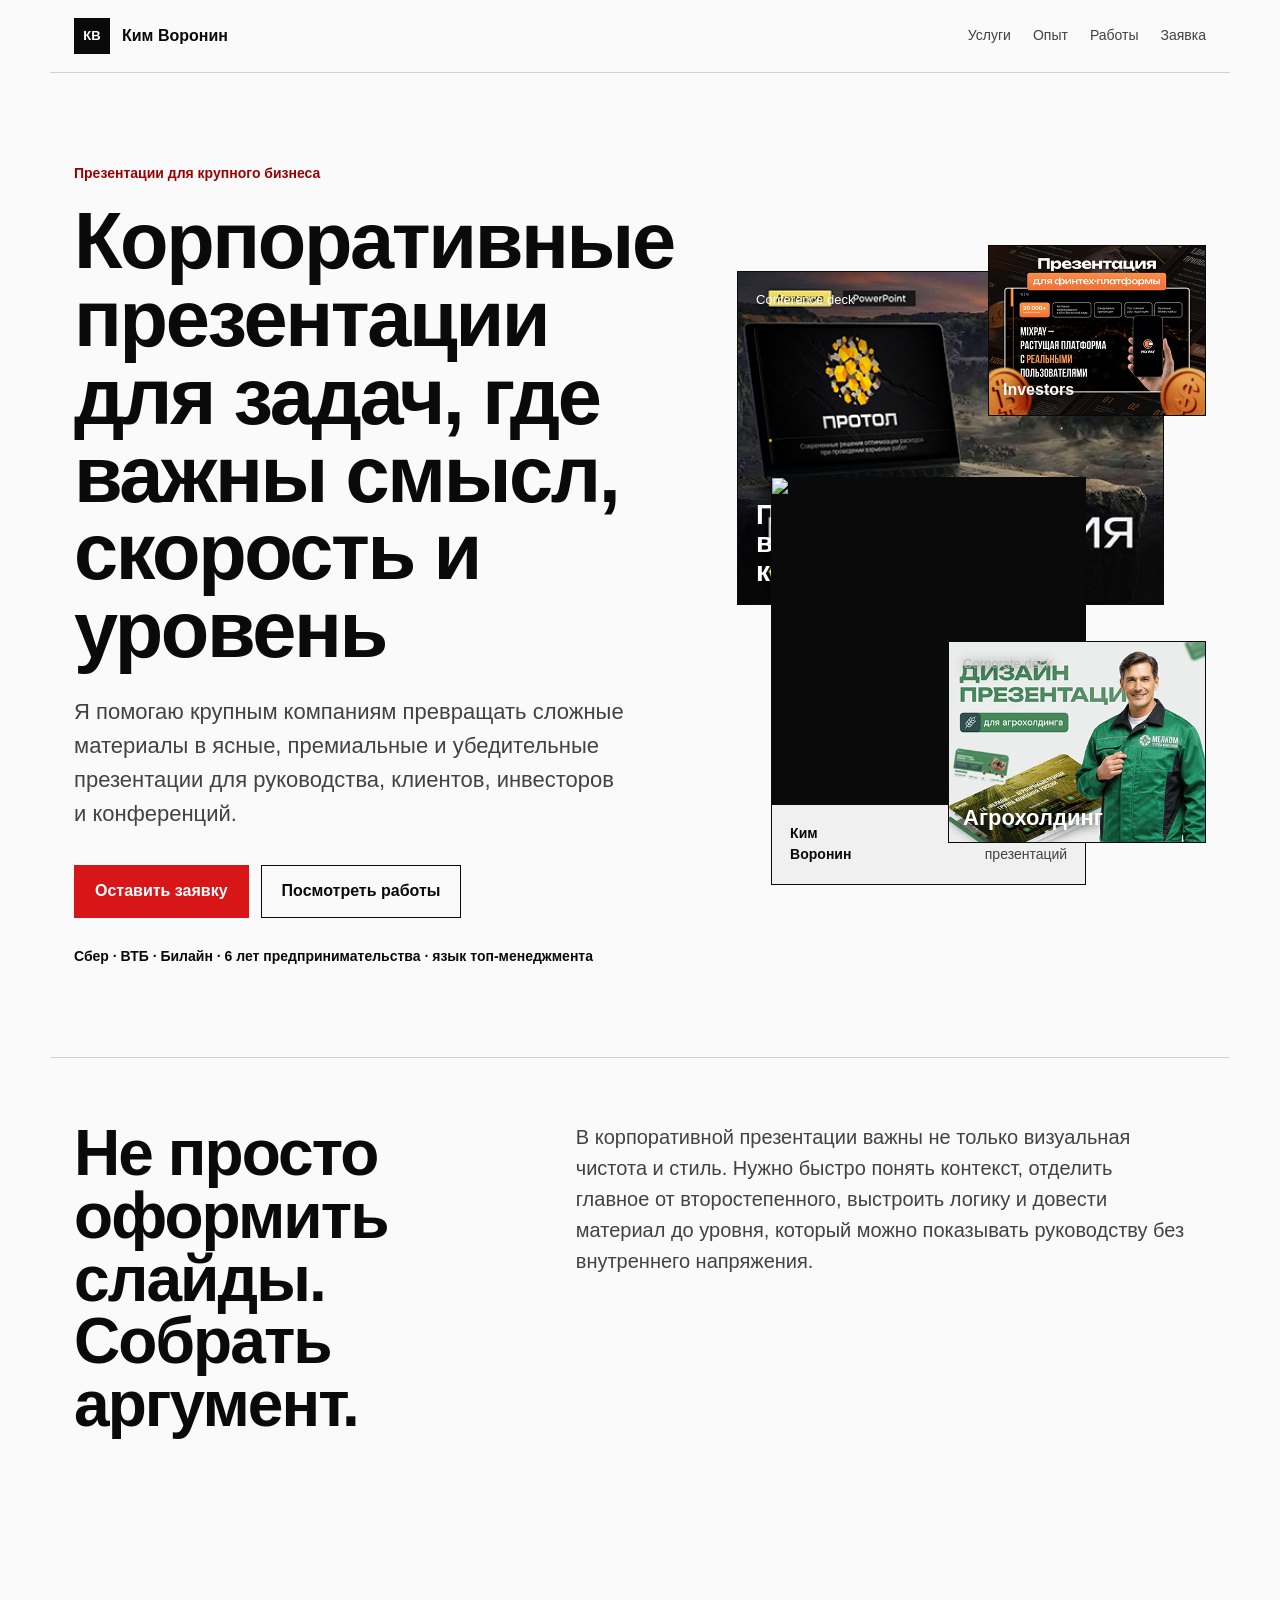
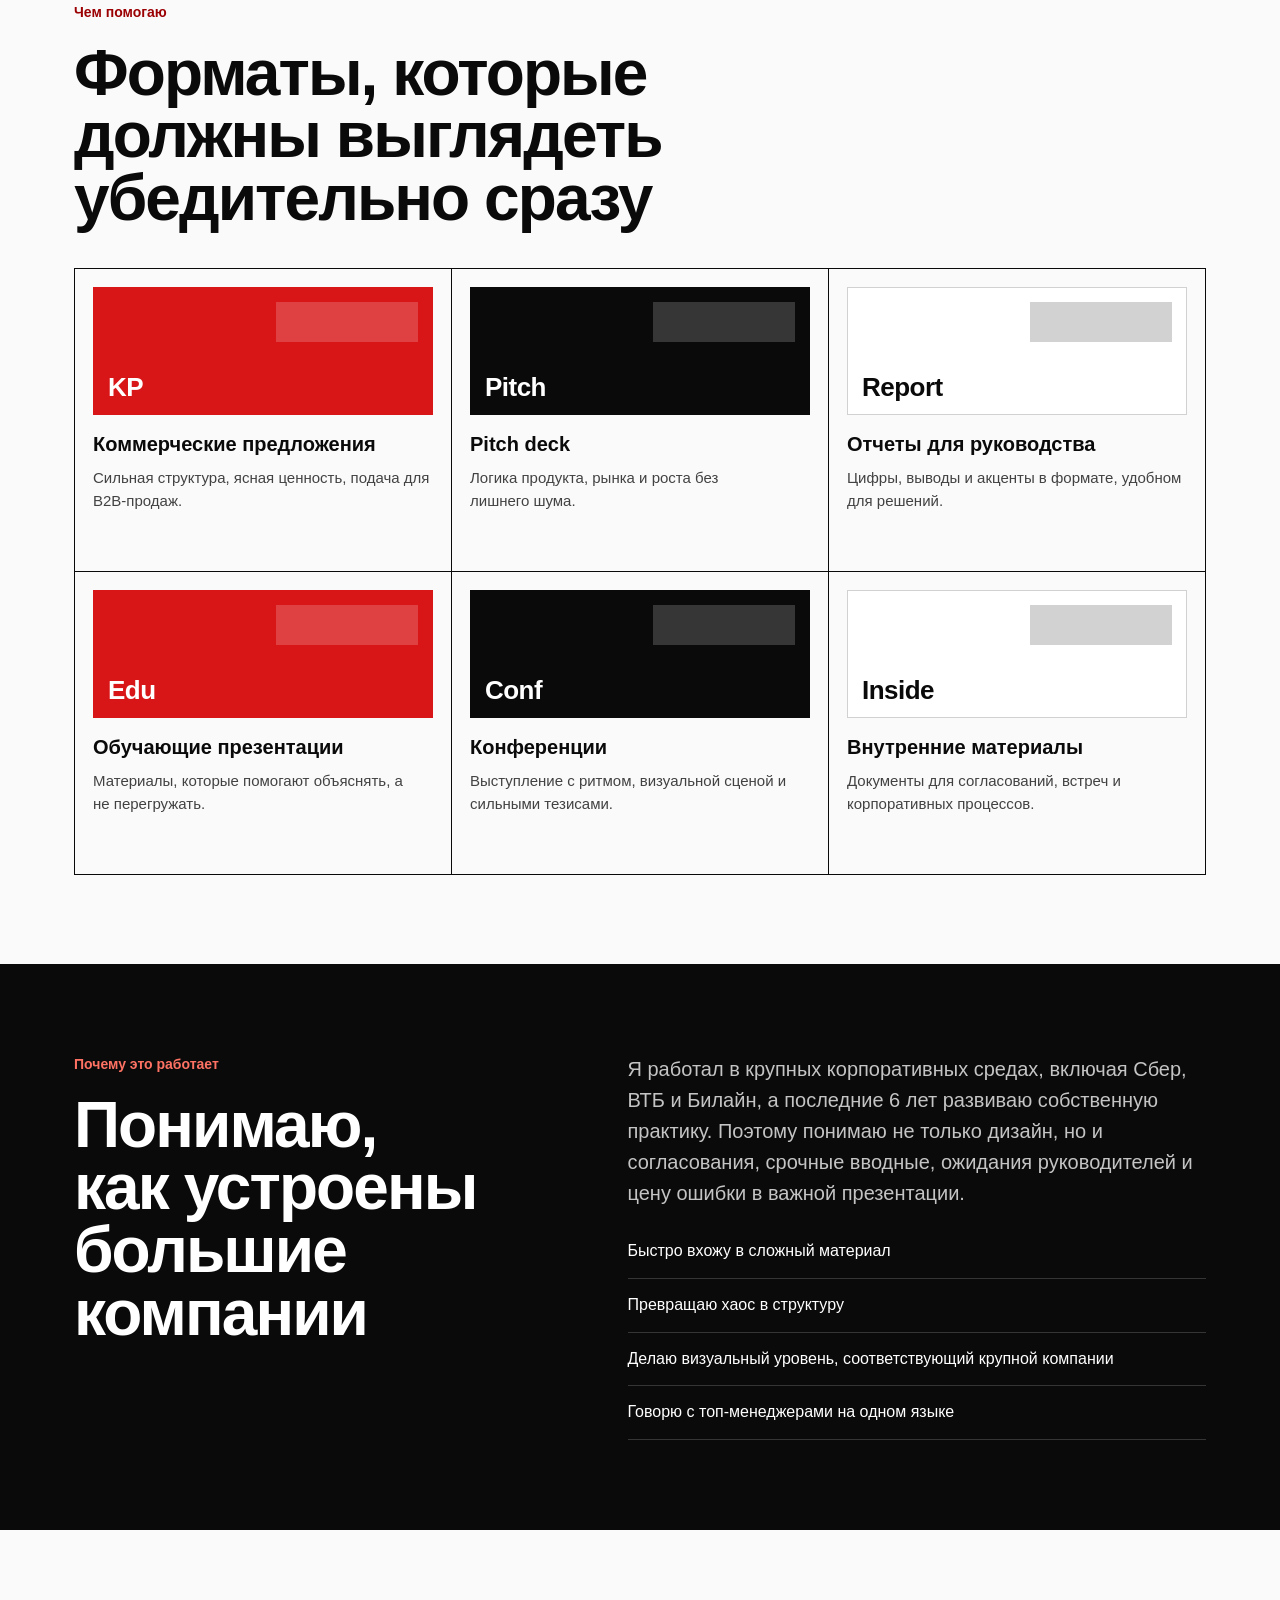
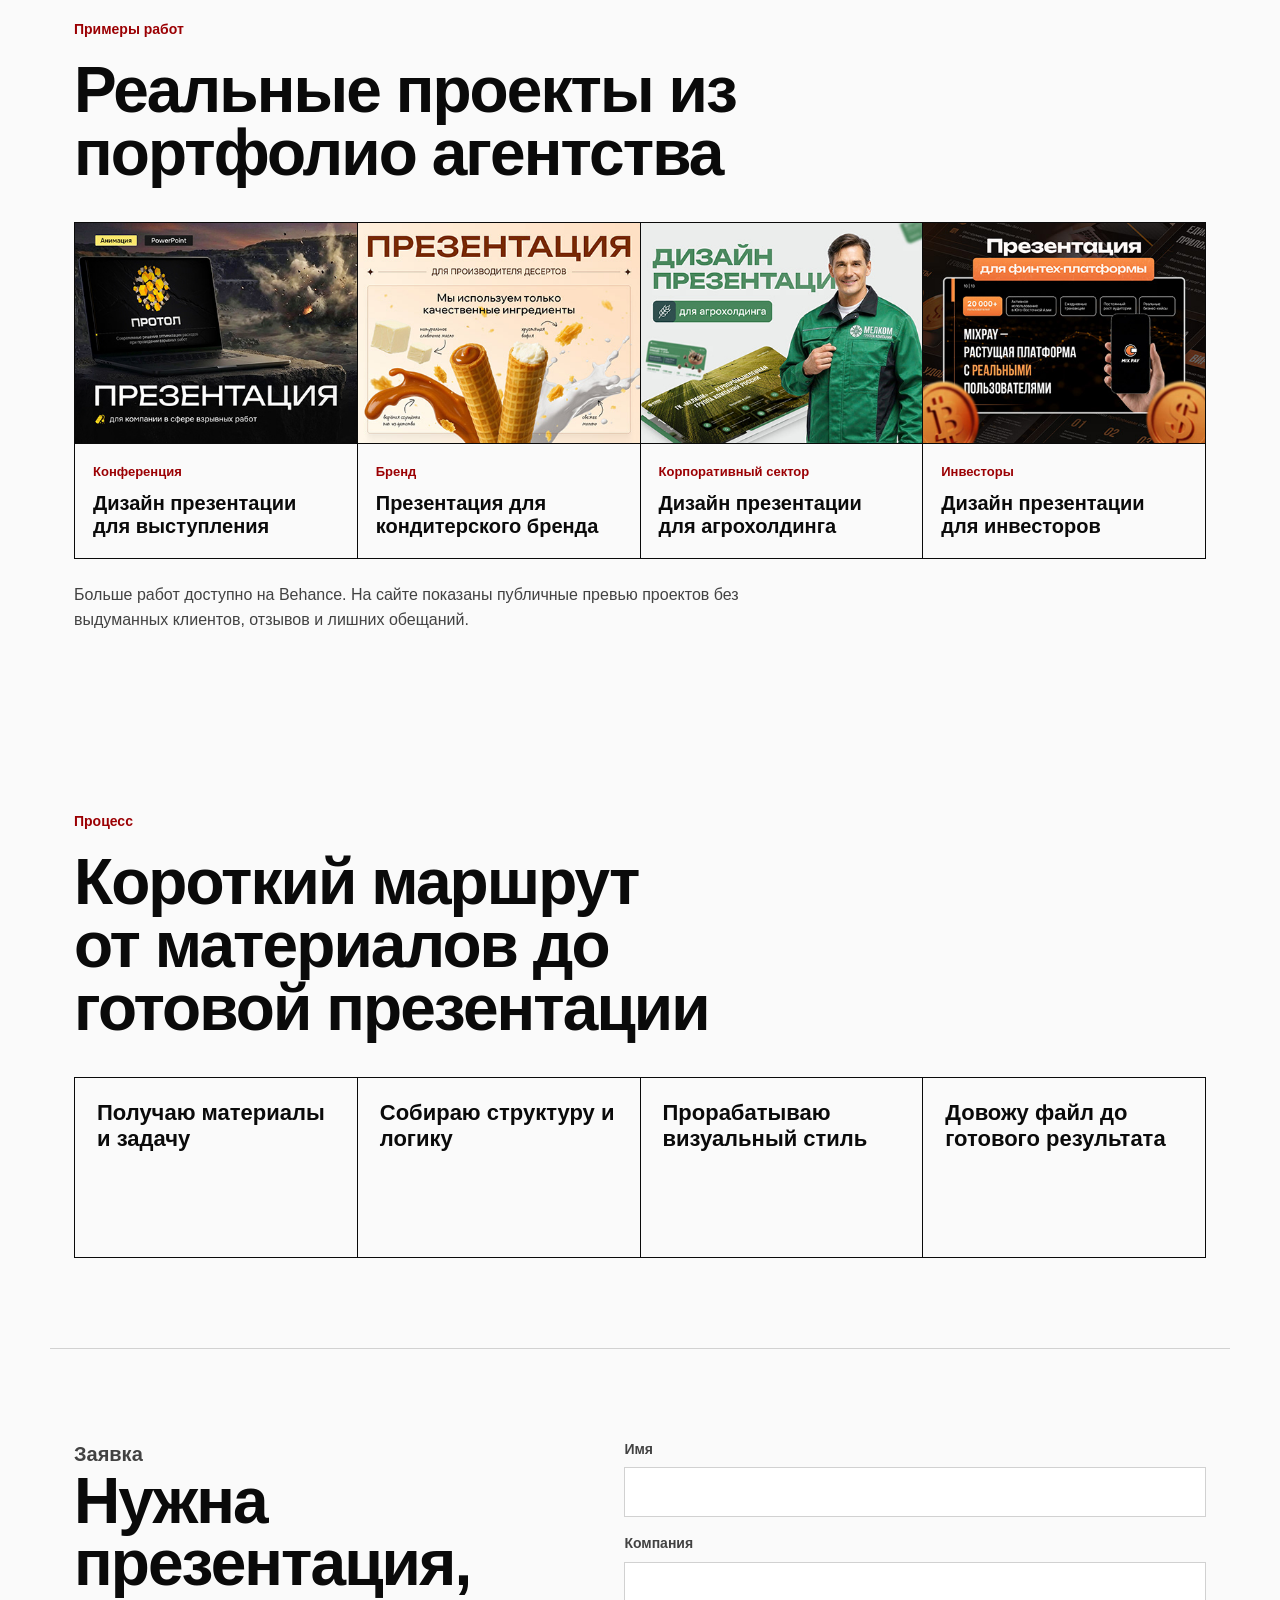
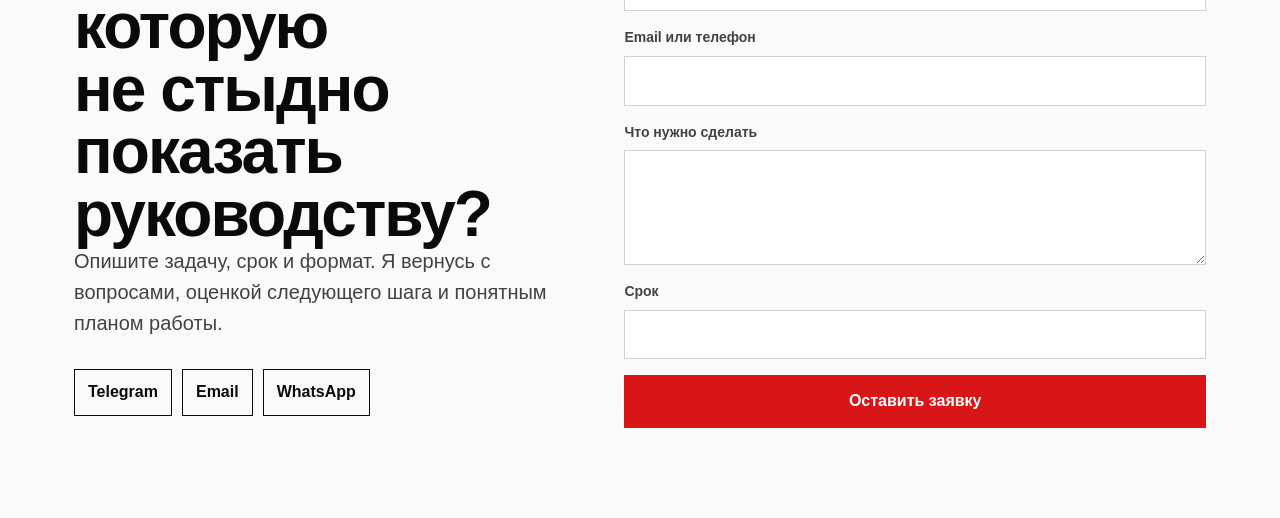
==== index.html @ 51c98e77 "Build personal presentation designer site" ====
<!doctype html>
<html lang="ru">
  <head>
    <meta charset="utf-8" />
    <meta name="viewport" content="width=device-width, initial-scale=1" />
    <meta
      name="description"
      content="Ким Воронин — дизайнер-стратег корпоративных презентаций для крупных компаний."
    />
    <title>Ким Воронин — корпоративные презентации</title>
    <link rel="stylesheet" href="styles.css" />
  </head>
  <body>
    <header class="site-header" aria-label="Главная навигация">
      <a class="brand" href="#top" aria-label="Ким Воронин">
        <span class="brand-mark">КВ</span>
        <span>Ким Воронин</span>
      </a>
      <nav class="nav-links">
        <a href="#services">Услуги</a>
        <a href="#experience">Опыт</a>
        <a href="#portfolio">Работы</a>
        <a href="#contact">Заявка</a>
      </nav>
    </header>

    <main id="top">
      <section class="hero">
        <div class="hero-copy">
          <p class="signal">Презентации для крупного бизнеса</p>
          <h1>Корпоративные презентации для задач, где важны смысл, скорость и уровень</h1>
          <p class="hero-text">
            Я помогаю крупным компаниям превращать сложные материалы в ясные,
            премиальные и убедительные презентации для руководства, клиентов,
            инвесторов и конференций.
          </p>
          <div class="hero-actions">
            <a class="button primary" href="#contact">Оставить заявку</a>
            <a class="button secondary" href="#portfolio">Посмотреть работы</a>
          </div>
          <p class="proof">Сбер · ВТБ · Билайн · 6 лет предпринимательства · язык топ-менеджмента</p>
        </div>

        <aside class="hero-showcase" aria-label="Примеры презентационных работ">
          <div class="deck-card deck-card-main work-preview">
            <img src="assets/works/conference.jpg" alt="Пример дизайна презентации для конференции" />
            <div class="deck-topline">
              <span>Conference deck</span>
              <strong>keynote</strong>
            </div>
            <div class="deck-title">Презентация для выступления на конференции</div>
          </div>
          <div class="deck-card deck-card-red work-preview">
            <img src="assets/works/investors.jpg" alt="Пример дизайна презентации для инвесторов" />
            <div class="deck-kicker">Investors</div>
          </div>
          <div class="portrait-panel" aria-label="Фото Кима Воронина">
            <div class="portrait-placeholder">
              <img src="assets/kim-voronin.jpg" alt="Ким Воронин" />
            </div>
            <div class="portrait-caption">
              <strong>Ким Воронин</strong>
              <span>дизайнер-стратег презентаций</span>
            </div>
          </div>
          <div class="deck-card deck-card-dark work-preview">
            <img src="assets/works/agro.jpg" alt="Пример дизайна презентации для агрохолдинга" />
            <span>Corporate deck</span>
            <strong>Агрохолдинг</strong>
          </div>
        </aside>
      </section>

      <section class="section intro">
        <div class="section-heading">
          <h2>Не просто оформить слайды. Собрать аргумент.</h2>
        </div>
        <p>
          В корпоративной презентации важны не только визуальная чистота и стиль.
          Нужно быстро понять контекст, отделить главное от второстепенного,
          выстроить логику и довести материал до уровня, который можно показывать
          руководству без внутреннего напряжения.
        </p>
      </section>

      <section class="section services" id="services">
        <div class="section-heading">
          <p class="signal">Чем помогаю</p>
          <h2>Форматы, которые должны выглядеть убедительно сразу</h2>
        </div>
        <div class="service-grid">
          <article>
            <div class="mini-slide mini-slide-red">
              <span></span>
              <strong>KP</strong>
            </div>
            <h3>Коммерческие предложения</h3>
            <p>Сильная структура, ясная ценность, подача для B2B-продаж.</p>
          </article>
          <article>
            <div class="mini-slide mini-slide-dark">
              <span></span>
              <strong>Pitch</strong>
            </div>
            <h3>Pitch deck</h3>
            <p>Логика продукта, рынка и роста без лишнего шума.</p>
          </article>
          <article>
            <div class="mini-slide mini-slide-light">
              <span></span>
              <strong>Report</strong>
            </div>
            <h3>Отчеты для руководства</h3>
            <p>Цифры, выводы и акценты в формате, удобном для решений.</p>
          </article>
          <article>
            <div class="mini-slide mini-slide-red">
              <span></span>
              <strong>Edu</strong>
            </div>
            <h3>Обучающие презентации</h3>
            <p>Материалы, которые помогают объяснять, а не перегружать.</p>
          </article>
          <article>
            <div class="mini-slide mini-slide-dark">
              <span></span>
              <strong>Conf</strong>
            </div>
            <h3>Конференции</h3>
            <p>Выступление с ритмом, визуальной сценой и сильными тезисами.</p>
          </article>
          <article>
            <div class="mini-slide mini-slide-light">
              <span></span>
              <strong>Inside</strong>
            </div>
            <h3>Внутренние материалы</h3>
            <p>Документы для согласований, встреч и корпоративных процессов.</p>
          </article>
        </div>
      </section>

      <section class="section split" id="experience">
        <div class="section-heading">
          <p class="signal">Почему это работает</p>
          <h2>Понимаю, как устроены большие компании</h2>
        </div>
        <div class="split-copy">
          <p>
            Я работал в крупных корпоративных средах, включая Сбер, ВТБ и Билайн,
            а последние 6 лет развиваю собственную практику. Поэтому понимаю не
            только дизайн, но и согласования, срочные вводные, ожидания руководителей
            и цену ошибки в важной презентации.
          </p>
          <ul class="check-list">
            <li>Быстро вхожу в сложный материал</li>
            <li>Превращаю хаос в структуру</li>
            <li>Делаю визуальный уровень, соответствующий крупной компании</li>
            <li>Говорю с топ-менеджерами на одном языке</li>
          </ul>
        </div>
      </section>

      <section class="section portfolio" id="portfolio">
        <div class="section-heading">
          <p class="signal">Примеры работ</p>
          <h2>Реальные проекты из портфолио агентства</h2>
        </div>
        <div class="work-rail">
          <article>
            <img src="assets/works/conference.jpg" alt="Дизайн презентации для выступления на конференции" />
            <span>Конференция</span>
            <h3>Дизайн презентации для выступления</h3>
          </article>
          <article>
            <img src="assets/works/pastry.jpg" alt="Дизайн презентации для кондитерского бренда" />
            <span>Бренд</span>
            <h3>Презентация для кондитерского бренда</h3>
          </article>
          <article>
            <img src="assets/works/agro.jpg" alt="Дизайн презентации для агрохолдинга" />
            <span>Корпоративный сектор</span>
            <h3>Дизайн презентации для агрохолдинга</h3>
          </article>
          <article>
            <img src="assets/works/investors.jpg" alt="Дизайн презентации для инвесторов" />
            <span>Инвесторы</span>
            <h3>Дизайн презентации для инвесторов</h3>
          </article>
        </div>
        <p class="portfolio-note">
          Больше работ доступно на Behance. На сайте показаны публичные превью
          проектов без выдуманных клиентов, отзывов и лишних обещаний.
        </p>
      </section>

      <section class="section process">
        <div class="section-heading">
          <p class="signal">Процесс</p>
          <h2>Короткий маршрут от материалов до готовой презентации</h2>
        </div>
        <ol class="process-list">
          <li><span>Получаю материалы и задачу</span></li>
          <li><span>Собираю структуру и логику</span></li>
          <li><span>Прорабатываю визуальный стиль</span></li>
          <li><span>Довожу файл до готового результата</span></li>
        </ol>
      </section>

      <section class="contact" id="contact">
        <div class="contact-copy">
          <p class="signal">Заявка</p>
          <h2>Нужна презентация, которую не стыдно показать руководству?</h2>
          <p>
            Опишите задачу, срок и формат. Я вернусь с вопросами, оценкой следующего
            шага и понятным планом работы.
          </p>
          <div class="contact-links">
            <a href="https://t.me/kimvoronin" target="_blank" rel="noreferrer">Telegram</a>
            <a href="mailto:hello@kimvoronin.ru">Email</a>
            <a href="https://wa.me/79990000000" target="_blank" rel="noreferrer">WhatsApp</a>
          </div>
        </div>
        <form class="request-form">
          <label>
            Имя
            <input type="text" name="name" autocomplete="name" />
          </label>
          <label>
            Компания
            <input type="text" name="company" autocomplete="organization" />
          </label>
          <label>
            Email или телефон
            <input type="text" name="contact" autocomplete="email" />
          </label>
          <label>
            Что нужно сделать
            <textarea name="task" rows="4"></textarea>
          </label>
          <label>
            Срок
            <input type="text" name="deadline" />
          </label>
          <button type="submit">Оставить заявку</button>
        </form>
      </section>
    </main>
  </body>
</html>
---- styles.css ----
:root {
  color-scheme: light;
  --bg: oklch(0.985 0 0);
  --ink: oklch(0.145 0 0);
  --muted: oklch(0.38 0 0);
  --line: oklch(0.86 0 0);
  --soft: oklch(0.955 0 0);
  --accent: oklch(0.56 0.22 28);
  --accent-dark: oklch(0.43 0.18 28);
  --max: 1180px;
}

* {
  box-sizing: border-box;
}

html {
  scroll-behavior: smooth;
}

body {
  margin: 0;
  background: var(--bg);
  color: var(--ink);
  font-family: Arial, Helvetica, sans-serif;
  font-size: 16px;
  line-height: 1.55;
}

a {
  color: inherit;
  text-decoration: none;
}

.site-header {
  position: sticky;
  top: 0;
  z-index: 10;
  display: flex;
  align-items: center;
  justify-content: space-between;
  gap: 24px;
  max-width: var(--max);
  margin: 0 auto;
  padding: 18px 24px;
  background: color-mix(in oklch, var(--bg) 88%, transparent);
  backdrop-filter: blur(10px);
  border-bottom: 1px solid var(--line);
}

.brand,
.nav-links {
  display: flex;
  align-items: center;
}

.brand {
  gap: 12px;
  font-weight: 700;
}

.brand-mark {
  display: inline-grid;
  place-items: center;
  width: 36px;
  height: 36px;
  color: white;
  background: var(--ink);
  font-size: 13px;
}

.nav-links {
  gap: 22px;
  color: var(--muted);
  font-size: 14px;
}

.nav-links a:hover {
  color: var(--accent-dark);
}

.hero,
.section,
.contact {
  max-width: var(--max);
  margin: 0 auto;
  padding: clamp(56px, 7vw, 106px) 24px;
}

.hero {
  display: grid;
  grid-template-columns: minmax(0, 0.92fr) minmax(420px, 0.72fr);
  gap: clamp(34px, 5vw, 78px);
  min-height: calc(100vh - 73px);
  align-items: center;
}

.signal {
  margin: 0 0 18px;
  color: var(--accent-dark);
  font-size: 14px;
  font-weight: 700;
}

h1,
h2,
h3,
p {
  text-wrap: pretty;
}

h1,
h2 {
  margin: 0;
  max-width: 850px;
  line-height: 0.98;
  letter-spacing: -0.03em;
  text-wrap: balance;
}

h1 {
  font-size: clamp(44px, 6.2vw, 86px);
}

h2 {
  font-size: clamp(34px, 5vw, 64px);
}

h3 {
  margin: 0;
  font-size: 20px;
  line-height: 1.15;
}

.hero-text {
  max-width: 690px;
  margin: 26px 0 0;
  color: var(--muted);
  font-size: clamp(18px, 2vw, 22px);
}

.hero-actions {
  display: flex;
  flex-wrap: wrap;
  gap: 12px;
  margin-top: 34px;
}

.button,
.request-form button {
  display: inline-flex;
  min-height: 48px;
  align-items: center;
  justify-content: center;
  padding: 13px 20px;
  border: 1px solid var(--ink);
  font: inherit;
  font-weight: 700;
  cursor: pointer;
}

.button.primary,
.request-form button {
  color: white;
  background: var(--accent);
  border-color: var(--accent);
}

.button.secondary {
  background: transparent;
}

.proof {
  max-width: 720px;
  margin: 28px 0 0;
  color: var(--ink);
  font-size: 14px;
  font-weight: 700;
}

.hero-showcase {
  position: relative;
  min-height: 640px;
}

.deck-card,
.portrait-panel {
  border: 1px solid var(--ink);
  background: var(--soft);
}

.deck-card {
  position: absolute;
  overflow: hidden;
}

.work-preview img {
  display: block;
  width: 100%;
  height: 100%;
  object-fit: cover;
}

.deck-card-main {
  inset: 26px 42px auto 0;
  min-height: 300px;
  background: var(--ink);
}

.deck-topline {
  position: absolute;
  inset: 18px 18px auto 18px;
  display: flex;
  justify-content: space-between;
  color: white;
  font-size: 13px;
  text-shadow: 0 1px 14px oklch(0 0 0 / 0.55);
}

.deck-title {
  position: absolute;
  left: 18px;
  right: 18px;
  bottom: 18px;
  max-width: 360px;
  font-size: 28px;
  font-weight: 800;
  line-height: 1.02;
  letter-spacing: -0.02em;
  color: white;
  text-shadow: 0 1px 18px oklch(0 0 0 / 0.65);
}

.deck-card-red {
  right: 0;
  top: 0;
  width: 218px;
  min-height: 156px;
  color: white;
  background: var(--ink);
}

.deck-kicker {
  position: absolute;
  left: 14px;
  bottom: 12px;
  font-weight: 800;
  text-shadow: 0 1px 14px oklch(0 0 0 / 0.65);
}

.deck-card-dark {
  right: 0;
  bottom: 42px;
  width: 258px;
  min-height: 132px;
  color: white;
  background: var(--ink);
}

.deck-card-dark span {
  position: absolute;
  left: 14px;
  top: 12px;
  color: oklch(0.78 0 0);
  font-size: 13px;
  text-shadow: 0 1px 12px oklch(0 0 0 / 0.65);
}

.deck-card-dark strong {
  position: absolute;
  left: 14px;
  right: 14px;
  bottom: 12px;
  font-size: 22px;
  line-height: 1.08;
  text-shadow: 0 1px 12px oklch(0 0 0 / 0.65);
}

.hero-showcase .portrait-panel {
  position: absolute;
  left: 34px;
  bottom: 0;
  width: 315px;
}

.portrait-placeholder {
  display: block;
  min-height: 326px;
  background: var(--ink);
  overflow: hidden;
}

.portrait-placeholder img {
  display: block;
  width: 100%;
  height: 326px;
  object-fit: cover;
  object-position: center 18%;
}

.portrait-caption {
  display: flex;
  justify-content: space-between;
  gap: 16px;
  padding: 18px;
  border-top: 1px solid var(--ink);
  font-size: 14px;
}

.portrait-caption span {
  color: var(--muted);
  text-align: right;
}

.intro {
  display: grid;
  grid-template-columns: minmax(280px, 0.72fr) minmax(0, 1fr);
  gap: 48px;
  border-top: 1px solid var(--line);
  padding-block: clamp(38px, 5vw, 72px);
}

.intro p,
.split-copy p,
.contact-copy p {
  margin: 0;
  max-width: 690px;
  color: var(--muted);
  font-size: 20px;
}

.section-heading {
  margin-bottom: 38px;
}

.services {
  padding-top: clamp(44px, 5vw, 76px);
}

.service-grid {
  display: grid;
  grid-template-columns: repeat(3, minmax(0, 1fr));
  gap: 1px;
  background: var(--ink);
  border: 1px solid var(--ink);
}

.service-grid article {
  min-height: 302px;
  padding: 18px;
  background: var(--bg);
}

.service-grid h3 {
  margin-top: 18px;
}

.service-grid p {
  margin: 10px 0 0;
  color: var(--muted);
  font-size: 15px;
}

.mini-slide {
  position: relative;
  display: grid;
  min-height: 128px;
  align-content: end;
  padding: 14px;
  overflow: hidden;
  border: 1px solid var(--line);
}

.mini-slide span {
  position: absolute;
  inset: 14px 14px auto auto;
  width: 42%;
  height: 40px;
  background: currentColor;
  opacity: 0.18;
}

.mini-slide strong {
  position: relative;
  font-size: 26px;
  line-height: 1;
  letter-spacing: -0.02em;
}

.mini-slide-red {
  color: white;
  background: var(--accent);
  border-color: var(--accent);
}

.mini-slide-dark {
  color: white;
  background: var(--ink);
  border-color: var(--ink);
}

.mini-slide-light {
  color: var(--ink);
  background: white;
}

.split {
  display: grid;
  grid-template-columns: minmax(280px, 0.86fr) minmax(0, 1fr);
  gap: 56px;
  background: var(--ink);
  color: white;
  max-width: none;
  padding-inline: max(24px, calc((100vw - var(--max)) / 2 + 24px));
}

.split .signal {
  color: oklch(0.74 0.19 28);
}

.split-copy p {
  color: oklch(0.82 0 0);
}

.check-list {
  display: grid;
  gap: 14px;
  margin: 30px 0 0;
  padding: 0;
  list-style: none;
}

.check-list li {
  padding-bottom: 14px;
  border-bottom: 1px solid oklch(0.33 0 0);
}

.work-rail {
  display: grid;
  grid-template-columns: repeat(auto-fit, minmax(220px, 1fr));
  gap: 1px;
  background: var(--ink);
  border: 1px solid var(--ink);
}

.work-rail article {
  min-height: 330px;
  padding: 0;
  background: var(--bg);
  display: flex;
  flex-direction: column;
}

.work-rail img {
  width: 100%;
  aspect-ratio: 1.28;
  object-fit: cover;
  border-bottom: 1px solid var(--ink);
}

.work-rail span {
  display: block;
  margin: 18px 18px 10px;
  color: var(--accent-dark);
  font-size: 13px;
  font-weight: 700;
}

.work-rail h3 {
  margin: 0 18px 20px;
}

.portfolio-note {
  max-width: 760px;
  margin: 24px 0 0;
  color: var(--muted);
}

.process-list {
  display: grid;
  grid-template-columns: repeat(auto-fit, minmax(230px, 1fr));
  gap: 0;
  margin: 0;
  padding: 0;
  list-style: none;
  border-top: 1px solid var(--ink);
  border-left: 1px solid var(--ink);
}

.process-list li {
  min-height: 180px;
  padding: 22px;
  border-right: 1px solid var(--ink);
  border-bottom: 1px solid var(--ink);
  font-size: 22px;
  font-weight: 700;
  line-height: 1.15;
}

.contact {
  display: grid;
  grid-template-columns: minmax(280px, 0.85fr) minmax(320px, 1fr);
  gap: 56px;
  border-top: 1px solid var(--line);
}

.contact-links {
  display: flex;
  flex-wrap: wrap;
  gap: 10px;
  margin-top: 30px;
}

.contact-links a {
  padding: 10px 13px;
  border: 1px solid var(--ink);
  font-weight: 700;
}

.request-form {
  display: grid;
  gap: 16px;
}

.request-form label {
  display: grid;
  gap: 7px;
  color: var(--muted);
  font-size: 14px;
  font-weight: 700;
}

.request-form input,
.request-form textarea {
  width: 100%;
  border: 1px solid var(--line);
  background: white;
  color: var(--ink);
  padding: 13px 14px;
  font: inherit;
  resize: vertical;
}

.request-form input:focus,
.request-form textarea:focus {
  outline: 2px solid var(--accent);
  outline-offset: 2px;
}

@media (max-width: 820px) {
  .site-header {
    align-items: flex-start;
    flex-direction: column;
  }

  .nav-links {
    width: 100%;
    overflow-x: auto;
    padding-bottom: 2px;
  }

  .hero,
  .intro,
  .split,
  .contact {
    grid-template-columns: 1fr;
  }

  .hero {
    min-height: auto;
  }

  .hero-showcase {
    min-height: auto;
    display: grid;
    gap: 12px;
  }

  .deck-card,
  .hero-showcase .portrait-panel {
    position: static;
    width: auto;
  }

  .deck-card-main {
    min-height: 260px;
  }

  .deck-title {
    max-width: none;
  }

  .portrait-placeholder {
    min-height: 360px;
  }

  .portrait-placeholder img {
    height: 360px;
  }

  .service-grid {
    grid-template-columns: 1fr;
  }
}

@media (prefers-reduced-motion: reduce) {
  html {
    scroll-behavior: auto;
  }
}
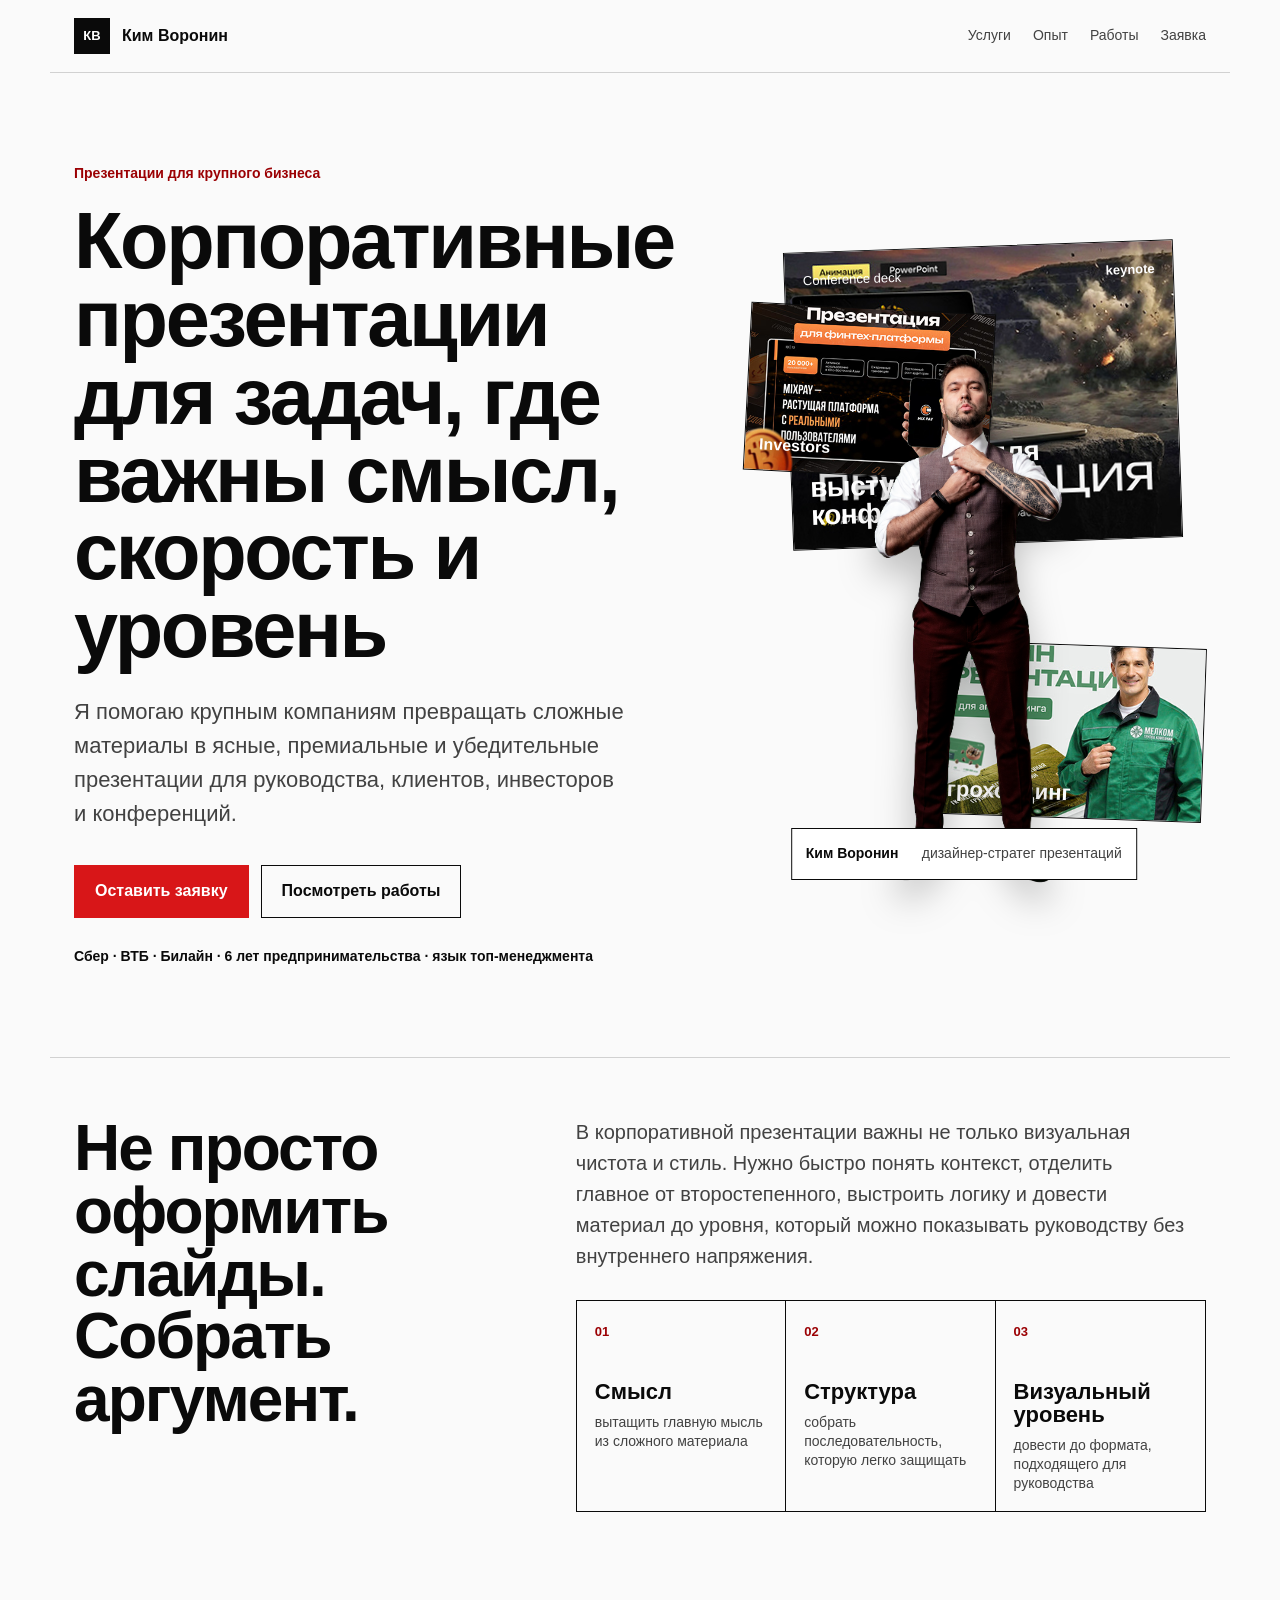
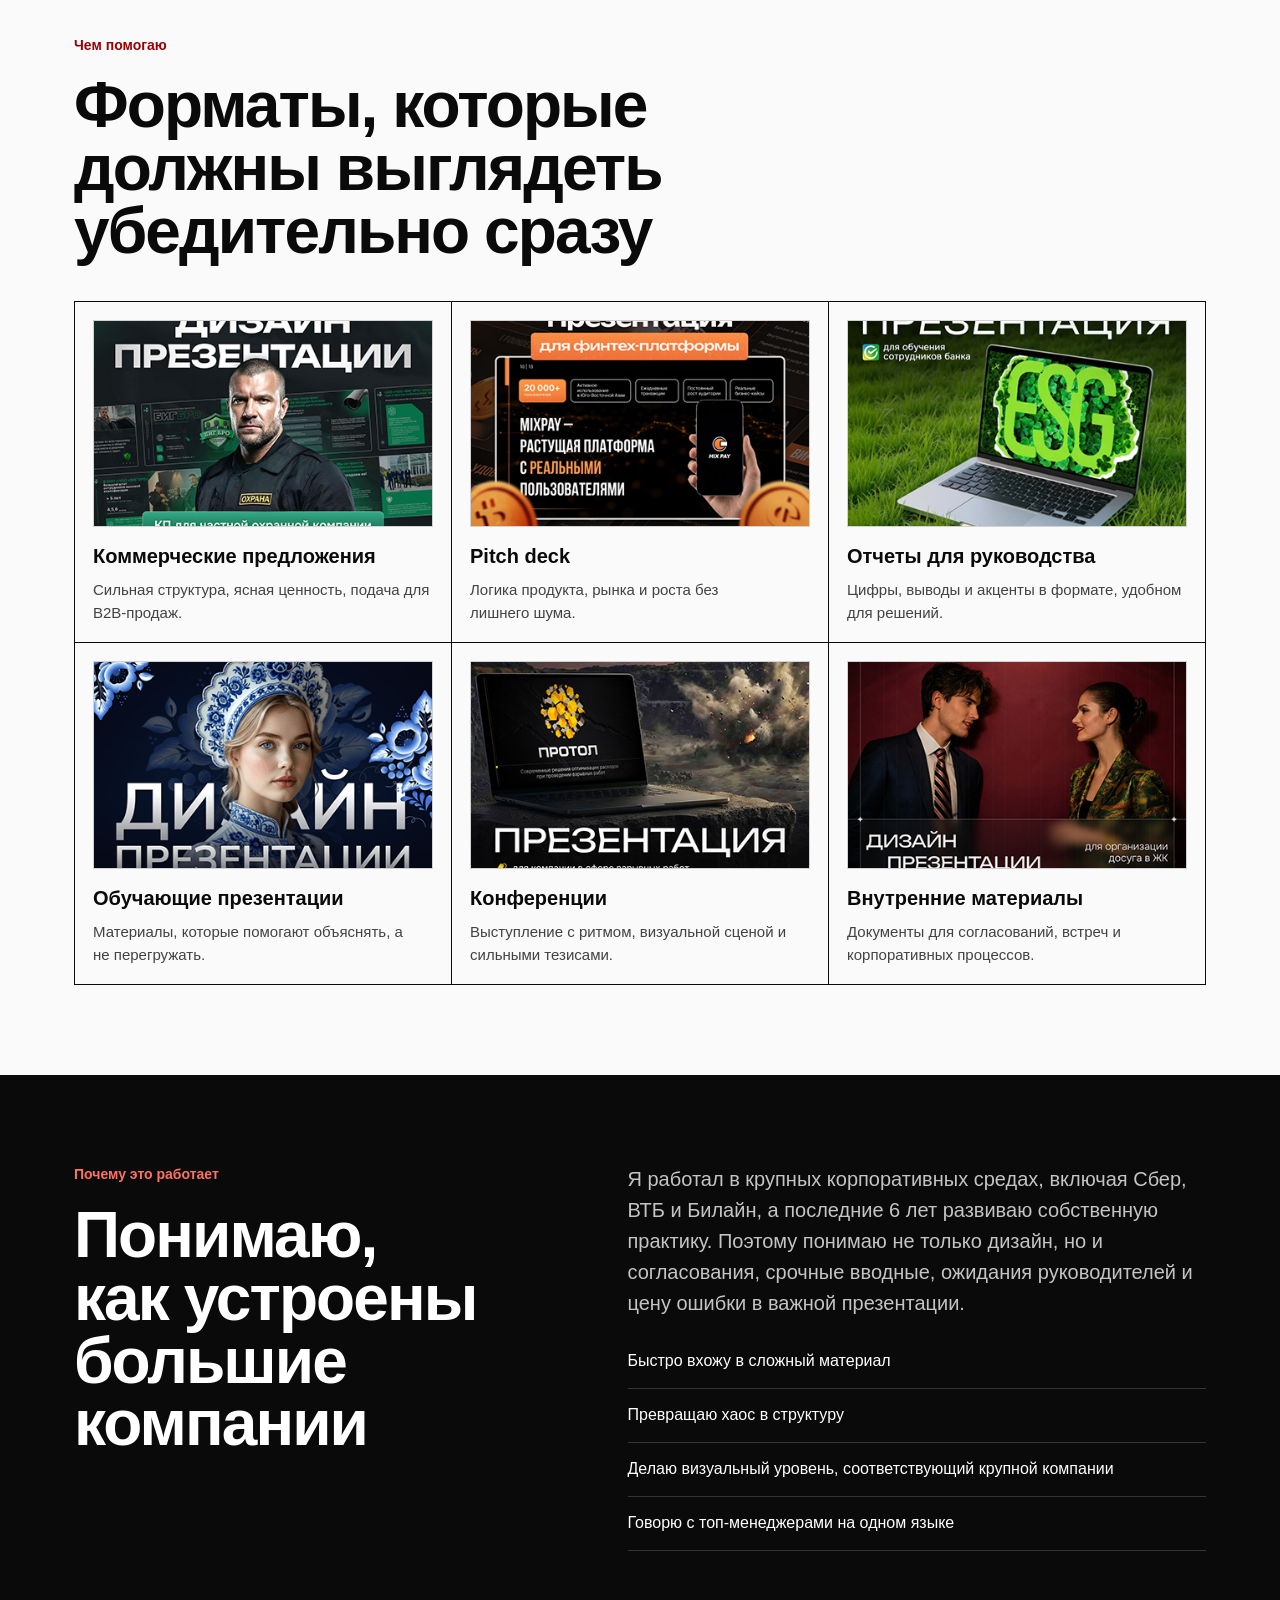
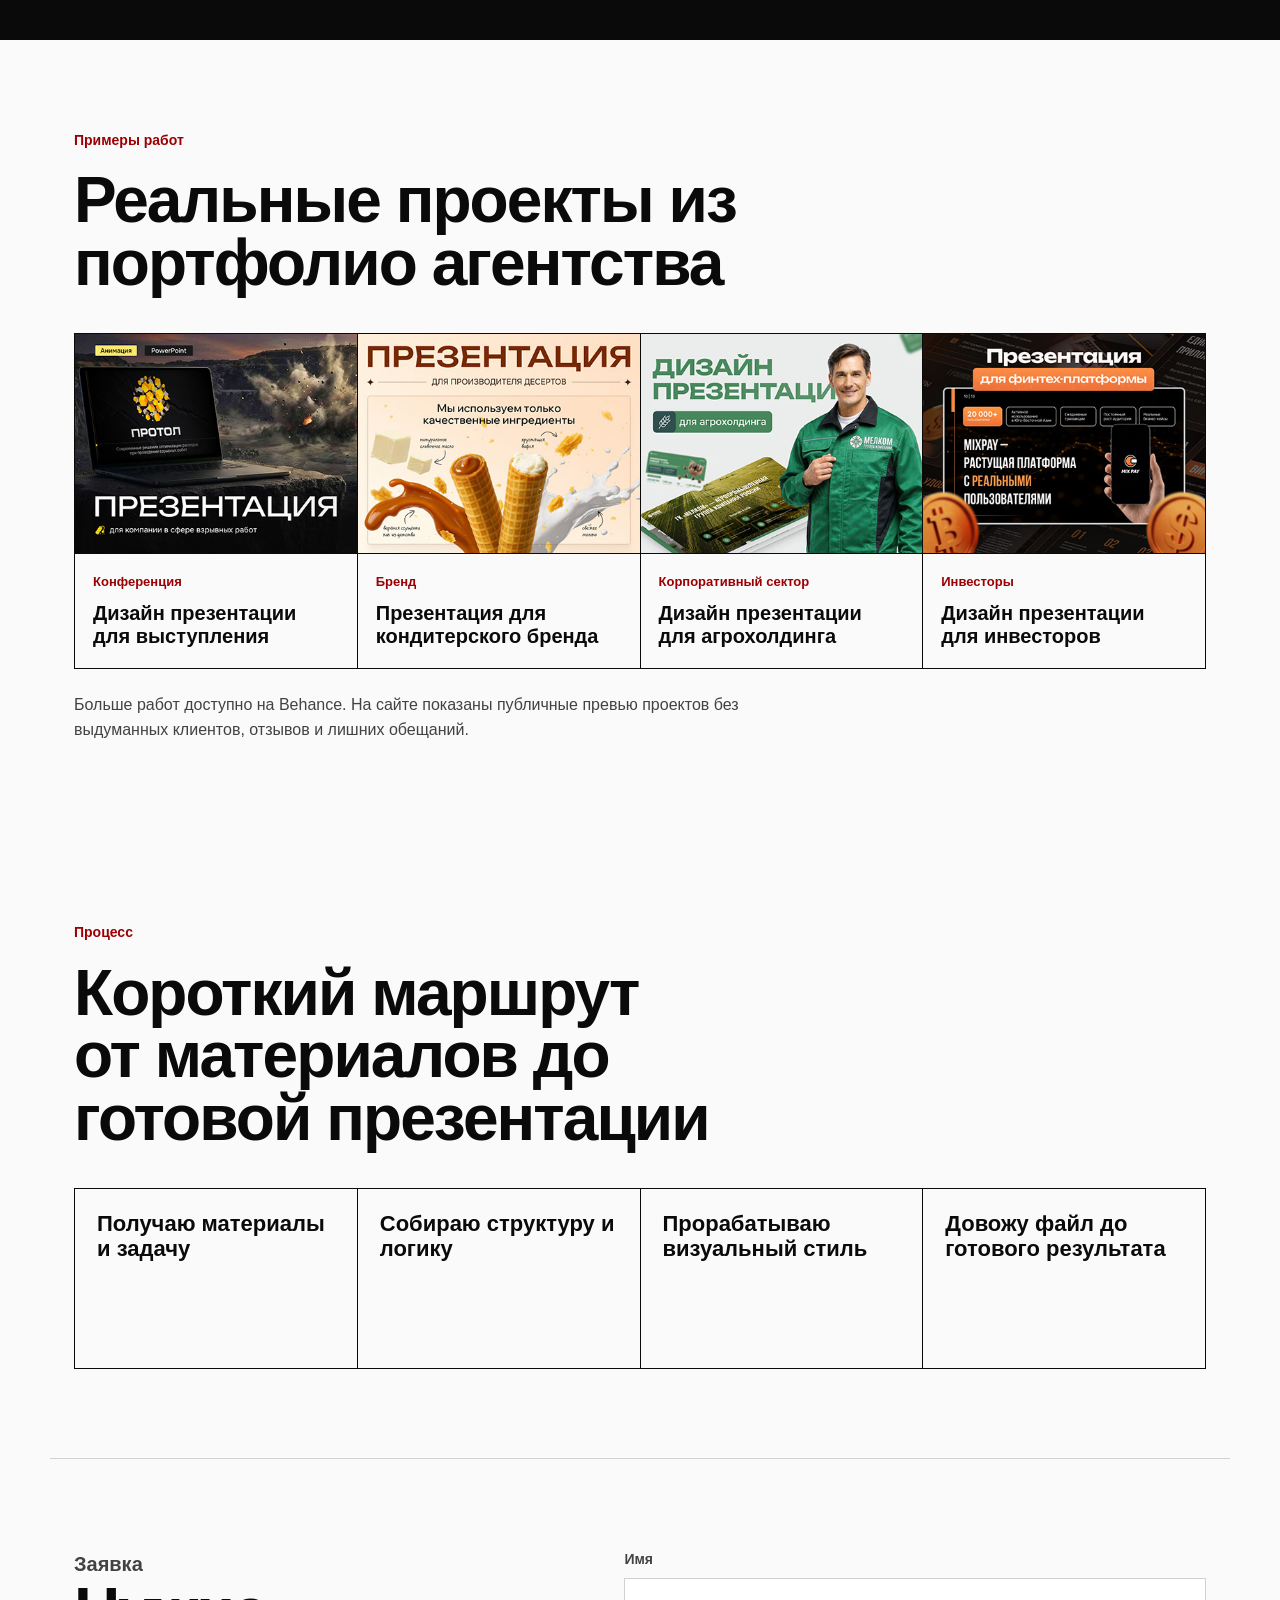
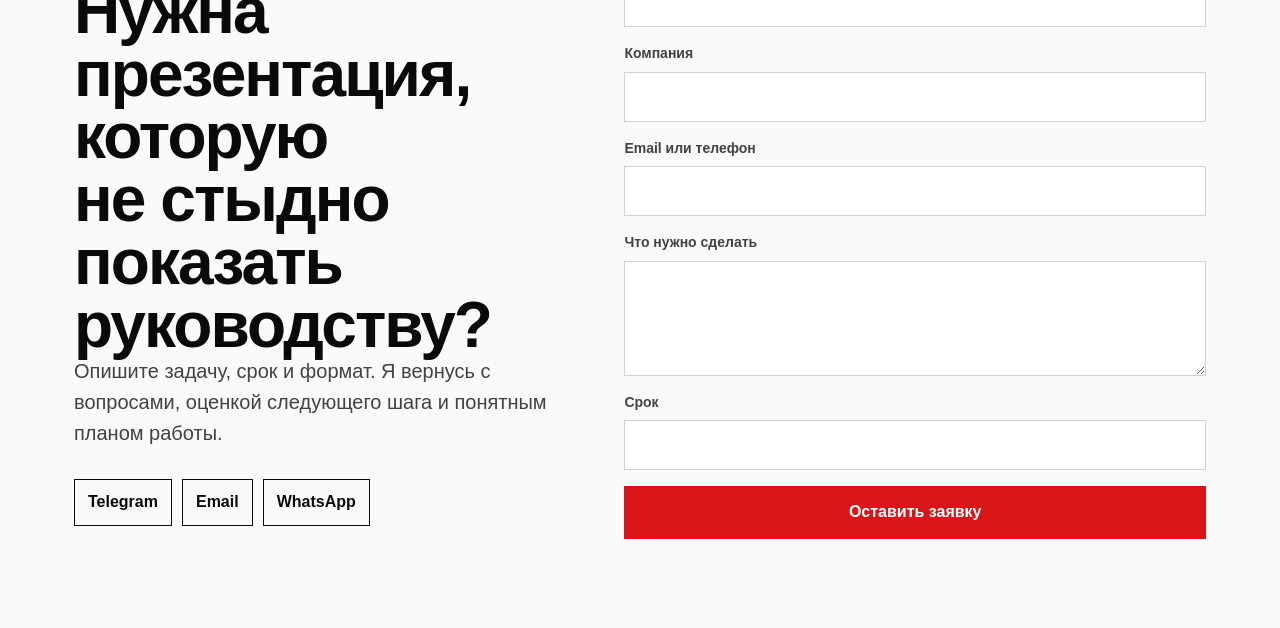
==== commit 07e2eaf8: "Refine hero and link portfolio previews" ====
--- a/index.html
+++ b/index.html
@@ -41,33 +41,49 @@
           <p class="proof">Сбер · ВТБ · Билайн · 6 лет предпринимательства · язык топ-менеджмента</p>
         </div>
 
-        <aside class="hero-showcase" aria-label="Примеры презентационных работ">
-          <div class="deck-card deck-card-main work-preview">
+        <aside class="hero-showcase hero-orbit" aria-label="Примеры презентационных работ">
+          <a
+            class="deck-card deck-card-main work-preview"
+            href="https://www.behance.net/gallery/247403557/dizajn-prezentacii-dlja-vystuplenija-na-konferencii"
+            target="_blank"
+            rel="noreferrer"
+            aria-label="Открыть проект презентации для конференции на Behance"
+          >
             <img src="assets/works/conference.jpg" alt="Пример дизайна презентации для конференции" />
             <div class="deck-topline">
               <span>Conference deck</span>
               <strong>keynote</strong>
             </div>
             <div class="deck-title">Презентация для выступления на конференции</div>
-          </div>
-          <div class="deck-card deck-card-red work-preview">
+          </a>
+          <a
+            class="deck-card deck-card-red work-preview"
+            href="https://www.behance.net/gallery/245599949/dizajn-prezentacii-dlja-investorov"
+            target="_blank"
+            rel="noreferrer"
+            aria-label="Открыть проект презентации для инвесторов на Behance"
+          >
             <img src="assets/works/investors.jpg" alt="Пример дизайна презентации для инвесторов" />
             <div class="deck-kicker">Investors</div>
-          </div>
-          <div class="portrait-panel" aria-label="Фото Кима Воронина">
-            <div class="portrait-placeholder">
-              <img src="assets/kim-voronin.jpg" alt="Ким Воронин" />
-            </div>
-            <div class="portrait-caption">
+          </a>
+          <div class="portrait-cutout" aria-label="Ким Воронин">
+            <img src="assets/kim-voronin-cutout.png" alt="Ким Воронин" />
+            <div class="portrait-tag">
               <strong>Ким Воронин</strong>
               <span>дизайнер-стратег презентаций</span>
             </div>
           </div>
-          <div class="deck-card deck-card-dark work-preview">
+          <a
+            class="deck-card deck-card-dark work-preview"
+            href="https://www.behance.net/gallery/246393627/dizajn-prezentacii-dlja-agroholdinga"
+            target="_blank"
+            rel="noreferrer"
+            aria-label="Открыть проект презентации для агрохолдинга на Behance"
+          >
             <img src="assets/works/agro.jpg" alt="Пример дизайна презентации для агрохолдинга" />
             <span>Corporate deck</span>
             <strong>Агрохолдинг</strong>
-          </div>
+          </a>
         </aside>
       </section>
 
@@ -75,12 +91,31 @@
         <div class="section-heading">
           <h2>Не просто оформить слайды. Собрать аргумент.</h2>
         </div>
-        <p>
-          В корпоративной презентации важны не только визуальная чистота и стиль.
-          Нужно быстро понять контекст, отделить главное от второстепенного,
-          выстроить логику и довести материал до уровня, который можно показывать
-          руководству без внутреннего напряжения.
-        </p>
+        <div class="intro-stack">
+          <p>
+            В корпоративной презентации важны не только визуальная чистота и стиль.
+            Нужно быстро понять контекст, отделить главное от второстепенного,
+            выстроить логику и довести материал до уровня, который можно показывать
+            руководству без внутреннего напряжения.
+          </p>
+          <div class="argument-board" aria-label="Как презентация превращается в аргумент">
+            <div>
+              <span>01</span>
+              <strong>Смысл</strong>
+              <p>вытащить главную мысль из сложного материала</p>
+            </div>
+            <div>
+              <span>02</span>
+              <strong>Структура</strong>
+              <p>собрать последовательность, которую легко защищать</p>
+            </div>
+            <div>
+              <span>03</span>
+              <strong>Визуальный уровень</strong>
+              <p>довести до формата, подходящего для руководства</p>
+            </div>
+          </div>
+        </div>
       </section>
 
       <section class="section services" id="services">
@@ -89,54 +124,36 @@
           <h2>Форматы, которые должны выглядеть убедительно сразу</h2>
         </div>
         <div class="service-grid">
-          <article>
-            <div class="mini-slide mini-slide-red">
-              <span></span>
-              <strong>KP</strong>
-            </div>
+          <a href="https://www.behance.net/gallery/244073361/dizajn-prezentacii-dlja-ohrannoj-kompanii" target="_blank" rel="noreferrer">
+            <img src="assets/works/security.jpg" alt="Презентация для охранной компании" />
             <h3>Коммерческие предложения</h3>
             <p>Сильная структура, ясная ценность, подача для B2B-продаж.</p>
-          </article>
-          <article>
-            <div class="mini-slide mini-slide-dark">
-              <span></span>
-              <strong>Pitch</strong>
-            </div>
+          </a>
+          <a href="https://www.behance.net/gallery/245599949/dizajn-prezentacii-dlja-investorov" target="_blank" rel="noreferrer">
+            <img src="assets/works/investors.jpg" alt="Презентация для инвесторов" />
             <h3>Pitch deck</h3>
             <p>Логика продукта, рынка и роста без лишнего шума.</p>
-          </article>
-          <article>
-            <div class="mini-slide mini-slide-light">
-              <span></span>
-              <strong>Report</strong>
-            </div>
+          </a>
+          <a href="https://www.behance.net/gallery/244879477/dizajn-prezentacii-ESG" target="_blank" rel="noreferrer">
+            <img src="assets/works/esg.jpg" alt="ESG презентация" />
             <h3>Отчеты для руководства</h3>
             <p>Цифры, выводы и акценты в формате, удобном для решений.</p>
-          </article>
-          <article>
-            <div class="mini-slide mini-slide-red">
-              <span></span>
-              <strong>Edu</strong>
-            </div>
+          </a>
+          <a href="https://www.behance.net/gallery/250145933/dizajn-prezentacii-dlja-treninga-po-prodazham" target="_blank" rel="noreferrer">
+            <img src="assets/works/webinar.png" alt="Презентация для обучения и вебинара" />
             <h3>Обучающие презентации</h3>
             <p>Материалы, которые помогают объяснять, а не перегружать.</p>
-          </article>
-          <article>
-            <div class="mini-slide mini-slide-dark">
-              <span></span>
-              <strong>Conf</strong>
-            </div>
+          </a>
+          <a href="https://www.behance.net/gallery/247403557/dizajn-prezentacii-dlja-vystuplenija-na-konferencii" target="_blank" rel="noreferrer">
+            <img src="assets/works/conference.jpg" alt="Презентация для конференции" />
             <h3>Конференции</h3>
             <p>Выступление с ритмом, визуальной сценой и сильными тезисами.</p>
-          </article>
-          <article>
-            <div class="mini-slide mini-slide-light">
-              <span></span>
-              <strong>Inside</strong>
-            </div>
+          </a>
+          <a href="https://www.behance.net/gallery/243192701/dizajn-prezentacii-dlja-organizacii-dosuga-v-zhk" target="_blank" rel="noreferrer">
+            <img src="assets/works/residential.jpg" alt="Внутренние корпоративные материалы" />
             <h3>Внутренние материалы</h3>
             <p>Документы для согласований, встреч и корпоративных процессов.</p>
-          </article>
+          </a>
         </div>
       </section>
 
@@ -167,26 +184,26 @@
           <h2>Реальные проекты из портфолио агентства</h2>
         </div>
         <div class="work-rail">
-          <article>
+          <a href="https://www.behance.net/gallery/247403557/dizajn-prezentacii-dlja-vystuplenija-na-konferencii" target="_blank" rel="noreferrer">
             <img src="assets/works/conference.jpg" alt="Дизайн презентации для выступления на конференции" />
             <span>Конференция</span>
             <h3>Дизайн презентации для выступления</h3>
-          </article>
-          <article>
+          </a>
+          <a href="https://www.behance.net/gallery/247347489/dizajn-prezentacii-dlja-konditerskogo-brenda" target="_blank" rel="noreferrer">
             <img src="assets/works/pastry.jpg" alt="Дизайн презентации для кондитерского бренда" />
             <span>Бренд</span>
             <h3>Презентация для кондитерского бренда</h3>
-          </article>
-          <article>
+          </a>
+          <a href="https://www.behance.net/gallery/246393627/dizajn-prezentacii-dlja-agroholdinga" target="_blank" rel="noreferrer">
             <img src="assets/works/agro.jpg" alt="Дизайн презентации для агрохолдинга" />
             <span>Корпоративный сектор</span>
             <h3>Дизайн презентации для агрохолдинга</h3>
-          </article>
-          <article>
+          </a>
+          <a href="https://www.behance.net/gallery/245599949/dizajn-prezentacii-dlja-investorov" target="_blank" rel="noreferrer">
             <img src="assets/works/investors.jpg" alt="Дизайн презентации для инвесторов" />
             <span>Инвесторы</span>
             <h3>Дизайн презентации для инвесторов</h3>
-          </article>
+          </a>
         </div>
         <p class="portfolio-note">
           Больше работ доступно на Behance. На сайте показаны публичные превью
--- a/styles.css
+++ b/styles.css
@@ -180,11 +180,10 @@
 
 .hero-showcase {
   position: relative;
-  min-height: 640px;
-}
-
-.deck-card,
-.portrait-panel {
+  min-height: 690px;
+}
+
+.deck-card {
   border: 1px solid var(--ink);
   background: var(--soft);
 }
@@ -192,6 +191,14 @@
 .deck-card {
   position: absolute;
   overflow: hidden;
+  transition:
+    transform 180ms ease-out,
+    box-shadow 180ms ease-out;
+}
+
+.deck-card:hover {
+  transform: translateY(-4px) rotate(var(--rotate, 0deg));
+  box-shadow: 0 8px 0 var(--ink);
 }
 
 .work-preview img {
@@ -202,9 +209,12 @@
 }
 
 .deck-card-main {
-  inset: 26px 42px auto 0;
-  min-height: 300px;
+  inset: 26px 28px auto auto;
+  width: 390px;
+  height: 298px;
   background: var(--ink);
+  --rotate: -2deg;
+  transform: rotate(var(--rotate));
 }
 
 .deck-topline {
@@ -232,12 +242,14 @@
 }
 
 .deck-card-red {
-  right: 0;
-  top: 0;
-  width: 218px;
-  min-height: 156px;
+  left: 10px;
+  top: 88px;
+  width: 245px;
+  height: 168px;
   color: white;
   background: var(--ink);
+  --rotate: 3deg;
+  transform: rotate(var(--rotate));
 }
 
 .deck-kicker {
@@ -249,12 +261,14 @@
 }
 
 .deck-card-dark {
-  right: 0;
-  bottom: 42px;
-  width: 258px;
-  min-height: 132px;
+  right: 2px;
+  bottom: 92px;
+  width: 286px;
+  height: 174px;
   color: white;
   background: var(--ink);
+  --rotate: 2deg;
+  transform: rotate(var(--rotate));
 }
 
 .deck-card-dark span {
@@ -276,38 +290,38 @@
   text-shadow: 0 1px 12px oklch(0 0 0 / 0.65);
 }
 
-.hero-showcase .portrait-panel {
-  position: absolute;
-  left: 34px;
+.portrait-cutout {
+  position: absolute;
+  left: 50%;
   bottom: 0;
-  width: 315px;
-}
-
-.portrait-placeholder {
-  display: block;
-  min-height: 326px;
-  background: var(--ink);
-  overflow: hidden;
-}
-
-.portrait-placeholder img {
+  width: min(390px, 58vw);
+  transform: translateX(-52%);
+  z-index: 3;
+  pointer-events: none;
+}
+
+.portrait-cutout img {
   display: block;
   width: 100%;
-  height: 326px;
-  object-fit: cover;
-  object-position: center 18%;
-}
-
-.portrait-caption {
+  height: auto;
+  filter: drop-shadow(0 18px 18px oklch(0 0 0 / 0.26));
+}
+
+.portrait-tag {
+  position: absolute;
+  left: 22px;
+  right: 22px;
+  bottom: 30px;
   display: flex;
   justify-content: space-between;
   gap: 16px;
-  padding: 18px;
-  border-top: 1px solid var(--ink);
+  padding: 14px;
+  border: 1px solid var(--ink);
+  background: white;
   font-size: 14px;
 }
 
-.portrait-caption span {
+.portrait-tag span {
   color: var(--muted);
   text-align: right;
 }
@@ -317,7 +331,7 @@
   grid-template-columns: minmax(280px, 0.72fr) minmax(0, 1fr);
   gap: 48px;
   border-top: 1px solid var(--line);
-  padding-block: clamp(38px, 5vw, 72px);
+  padding-block: clamp(38px, 4.6vw, 64px);
 }
 
 .intro p,
@@ -329,6 +343,47 @@
   font-size: 20px;
 }
 
+.intro-stack {
+  display: grid;
+  gap: 28px;
+}
+
+.argument-board {
+  display: grid;
+  grid-template-columns: repeat(3, 1fr);
+  border: 1px solid var(--ink);
+}
+
+.argument-board div {
+  min-height: 172px;
+  padding: 18px;
+  border-right: 1px solid var(--ink);
+}
+
+.argument-board div:last-child {
+  border-right: 0;
+}
+
+.argument-board span {
+  color: var(--accent-dark);
+  font-size: 13px;
+  font-weight: 800;
+}
+
+.argument-board strong {
+  display: block;
+  margin-top: 36px;
+  font-size: 22px;
+  line-height: 1.05;
+}
+
+.argument-board p {
+  margin: 10px 0 0;
+  color: var(--muted);
+  font-size: 14px;
+  line-height: 1.35;
+}
+
 .section-heading {
   margin-bottom: 38px;
 }
@@ -345,10 +400,25 @@
   border: 1px solid var(--ink);
 }
 
-.service-grid article {
-  min-height: 302px;
+.service-grid a {
+  min-height: 334px;
   padding: 18px;
   background: var(--bg);
+  transition:
+    background 180ms ease-out,
+    transform 180ms ease-out;
+}
+
+.service-grid a:hover {
+  background: white;
+}
+
+.service-grid img {
+  display: block;
+  width: 100%;
+  aspect-ratio: 1.64;
+  object-fit: cover;
+  border: 1px solid var(--line);
 }
 
 .service-grid h3 {
@@ -359,49 +429,6 @@
   margin: 10px 0 0;
   color: var(--muted);
   font-size: 15px;
-}
-
-.mini-slide {
-  position: relative;
-  display: grid;
-  min-height: 128px;
-  align-content: end;
-  padding: 14px;
-  overflow: hidden;
-  border: 1px solid var(--line);
-}
-
-.mini-slide span {
-  position: absolute;
-  inset: 14px 14px auto auto;
-  width: 42%;
-  height: 40px;
-  background: currentColor;
-  opacity: 0.18;
-}
-
-.mini-slide strong {
-  position: relative;
-  font-size: 26px;
-  line-height: 1;
-  letter-spacing: -0.02em;
-}
-
-.mini-slide-red {
-  color: white;
-  background: var(--accent);
-  border-color: var(--accent);
-}
-
-.mini-slide-dark {
-  color: white;
-  background: var(--ink);
-  border-color: var(--ink);
-}
-
-.mini-slide-light {
-  color: var(--ink);
-  background: white;
 }
 
 .split {
@@ -443,12 +470,20 @@
   border: 1px solid var(--ink);
 }
 
-.work-rail article {
+.work-rail a {
   min-height: 330px;
   padding: 0;
   background: var(--bg);
   display: flex;
   flex-direction: column;
+  transition:
+    background 180ms ease-out,
+    transform 180ms ease-out;
+}
+
+.work-rail a:hover {
+  background: white;
+  transform: translateY(-3px);
 }
 
 .work-rail img {
@@ -577,9 +612,11 @@
   }
 
   .deck-card,
-  .hero-showcase .portrait-panel {
+  .portrait-cutout {
     position: static;
     width: auto;
+    height: auto;
+    transform: none;
   }
 
   .deck-card-main {
@@ -590,16 +627,30 @@
     max-width: none;
   }
 
-  .portrait-placeholder {
-    min-height: 360px;
-  }
-
-  .portrait-placeholder img {
-    height: 360px;
+  .portrait-cutout {
+    display: grid;
+    justify-items: center;
+  }
+
+  .portrait-cutout img {
+    width: min(340px, 82vw);
   }
 
   .service-grid {
     grid-template-columns: 1fr;
+  }
+
+  .argument-board {
+    grid-template-columns: 1fr;
+  }
+
+  .argument-board div {
+    border-right: 0;
+    border-bottom: 1px solid var(--ink);
+  }
+
+  .argument-board div:last-child {
+    border-bottom: 0;
   }
 }
 
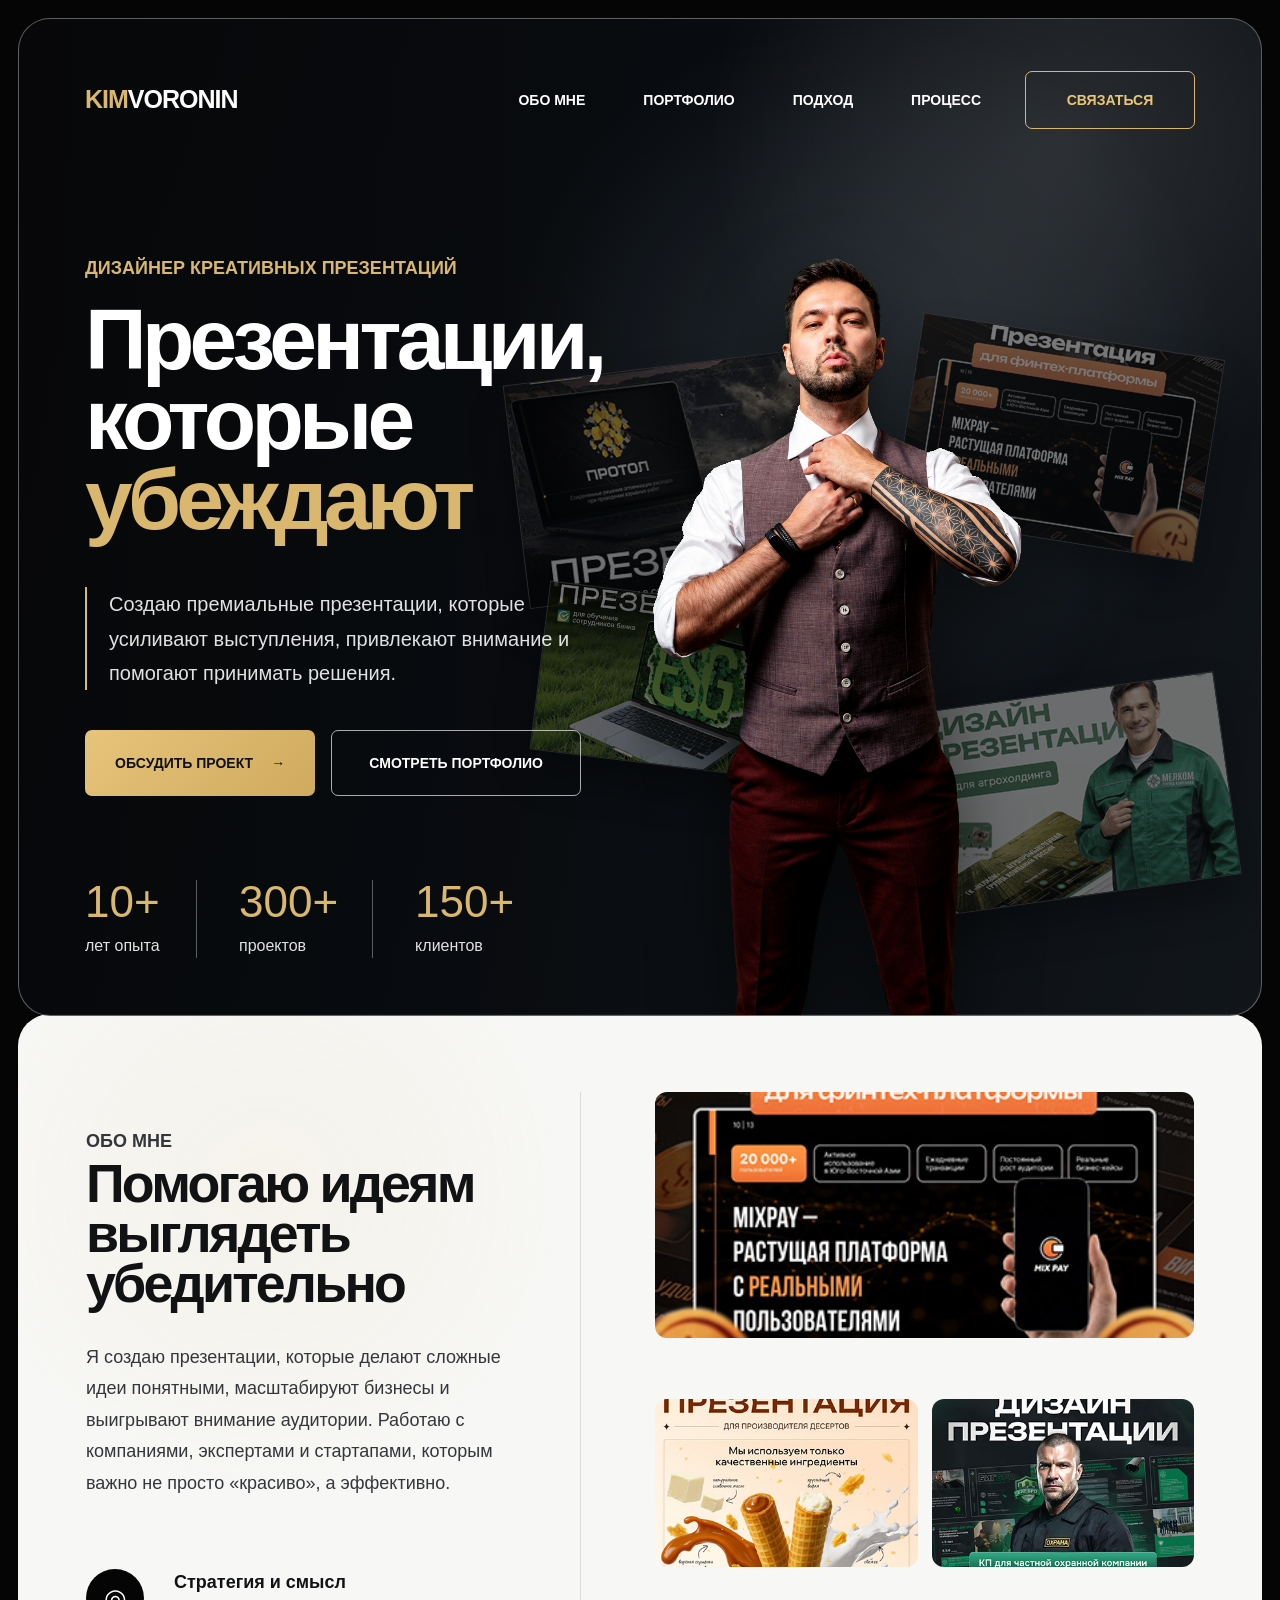
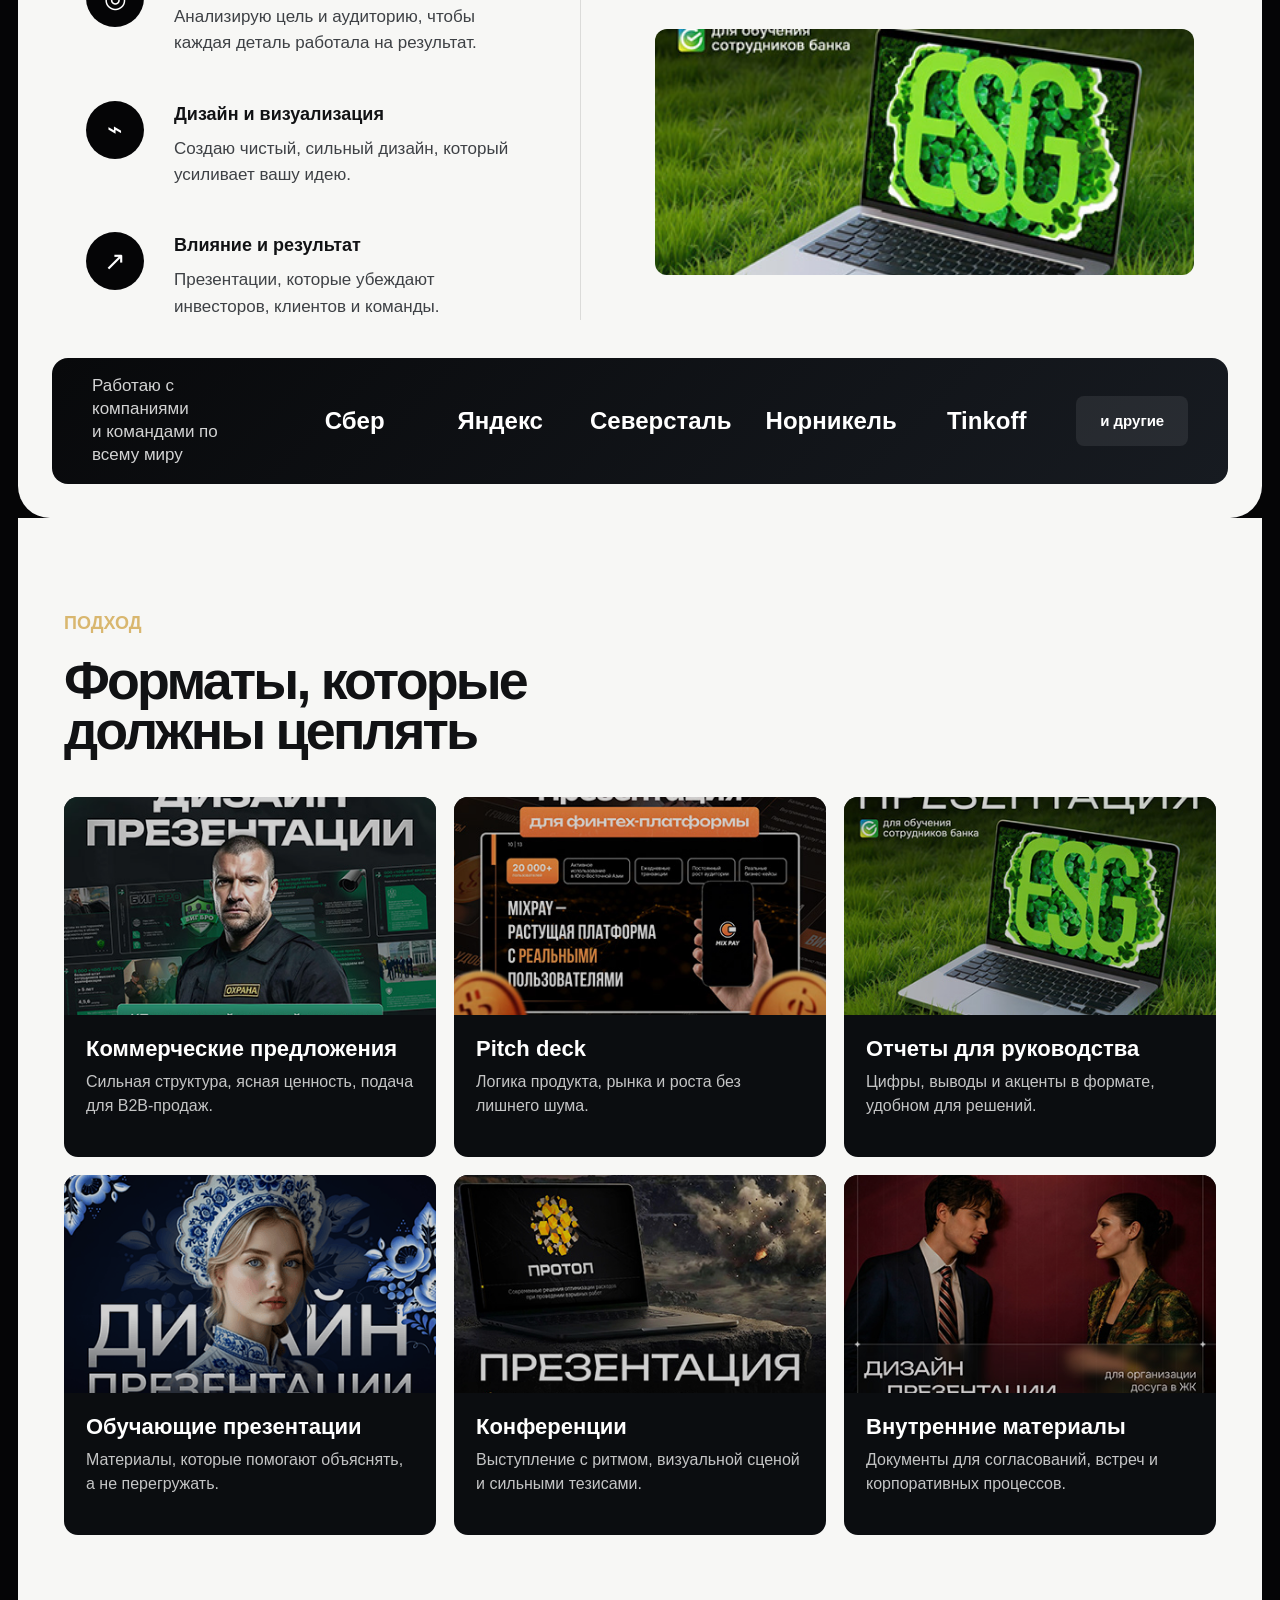
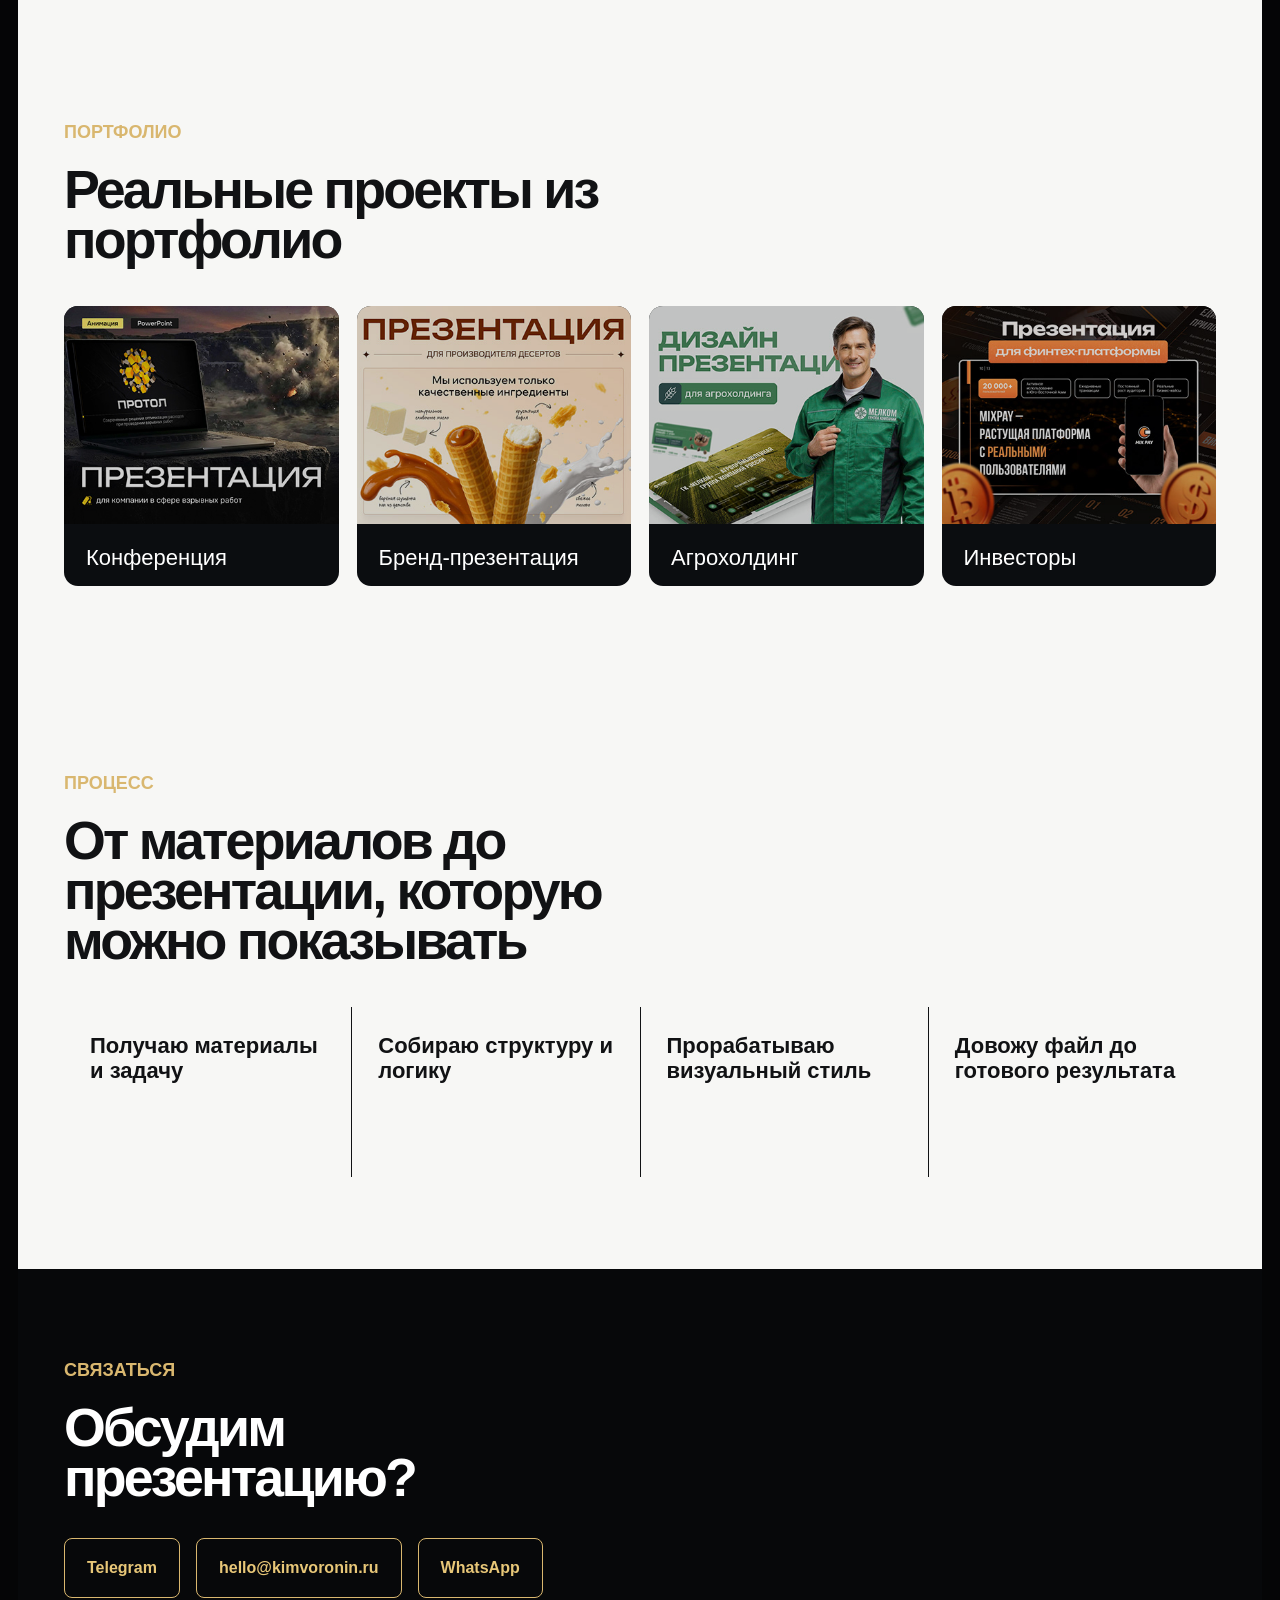
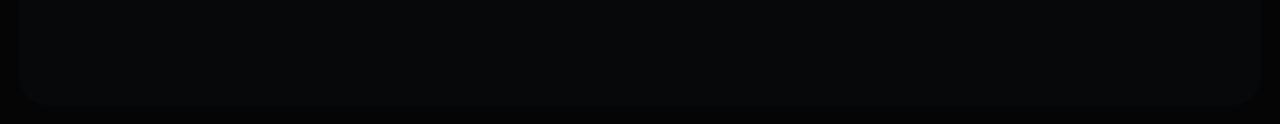
==== commit ccf4ad37: "Rebuild landing page to match premium reference" ====
--- a/index.html
+++ b/index.html
@@ -5,142 +5,204 @@
     <meta name="viewport" content="width=device-width, initial-scale=1" />
     <meta
       name="description"
-      content="Ким Воронин — дизайнер-стратег корпоративных презентаций для крупных компаний."
+      content="Ким Воронин — дизайнер презентаций, которые усиливают выступления, привлекают внимание и помогают принимать решения."
     />
-    <title>Ким Воронин — корпоративные презентации</title>
+    <title>Ким Воронин — презентации, которые убеждают</title>
     <link rel="stylesheet" href="styles.css" />
   </head>
   <body>
-    <header class="site-header" aria-label="Главная навигация">
-      <a class="brand" href="#top" aria-label="Ким Воронин">
-        <span class="brand-mark">КВ</span>
-        <span>Ким Воронин</span>
-      </a>
-      <nav class="nav-links">
-        <a href="#services">Услуги</a>
-        <a href="#experience">Опыт</a>
-        <a href="#portfolio">Работы</a>
-        <a href="#contact">Заявка</a>
-      </nav>
-    </header>
-
-    <main id="top">
-      <section class="hero">
-        <div class="hero-copy">
-          <p class="signal">Презентации для крупного бизнеса</p>
-          <h1>Корпоративные презентации для задач, где важны смысл, скорость и уровень</h1>
-          <p class="hero-text">
-            Я помогаю крупным компаниям превращать сложные материалы в ясные,
-            премиальные и убедительные презентации для руководства, клиентов,
-            инвесторов и конференций.
-          </p>
-          <div class="hero-actions">
-            <a class="button primary" href="#contact">Оставить заявку</a>
-            <a class="button secondary" href="#portfolio">Посмотреть работы</a>
-          </div>
-          <p class="proof">Сбер · ВТБ · Билайн · 6 лет предпринимательства · язык топ-менеджмента</p>
-        </div>
-
-        <aside class="hero-showcase hero-orbit" aria-label="Примеры презентационных работ">
-          <a
-            class="deck-card deck-card-main work-preview"
-            href="https://www.behance.net/gallery/247403557/dizajn-prezentacii-dlja-vystuplenija-na-konferencii"
-            target="_blank"
-            rel="noreferrer"
-            aria-label="Открыть проект презентации для конференции на Behance"
-          >
-            <img src="assets/works/conference.jpg" alt="Пример дизайна презентации для конференции" />
-            <div class="deck-topline">
-              <span>Conference deck</span>
-              <strong>keynote</strong>
+    <main class="page-shell">
+      <section class="hero" id="top">
+        <header class="site-header" aria-label="Главная навигация">
+          <a class="brand" href="#top" aria-label="Ким Воронин">
+            <span>Kim</span>Voronin
+          </a>
+          <nav class="nav-links">
+            <a href="#about">Обо мне</a>
+            <a href="#portfolio">Портфолио</a>
+            <a href="#approach">Подход</a>
+            <a href="#process">Процесс</a>
+          </nav>
+          <a class="nav-cta" href="#contact">Связаться</a>
+        </header>
+
+        <div class="hero-content">
+          <div class="hero-copy">
+            <p class="eyebrow">Дизайнер креативных презентаций</p>
+            <h1>Презентации, которые <span>убеждают</span></h1>
+            <p class="hero-lead">
+              Создаю премиальные презентации, которые усиливают выступления,
+              привлекают внимание и помогают принимать решения.
+            </p>
+            <div class="hero-actions">
+              <a class="button button-gold" href="#contact">Обсудить проект <span>→</span></a>
+              <a class="button button-ghost" href="#portfolio">Смотреть портфолио</a>
             </div>
-            <div class="deck-title">Презентация для выступления на конференции</div>
-          </a>
-          <a
-            class="deck-card deck-card-red work-preview"
-            href="https://www.behance.net/gallery/245599949/dizajn-prezentacii-dlja-investorov"
-            target="_blank"
-            rel="noreferrer"
-            aria-label="Открыть проект презентации для инвесторов на Behance"
-          >
-            <img src="assets/works/investors.jpg" alt="Пример дизайна презентации для инвесторов" />
-            <div class="deck-kicker">Investors</div>
-          </a>
-          <div class="portrait-cutout" aria-label="Ким Воронин">
-            <img src="assets/kim-voronin-cutout.png" alt="Ким Воронин" />
-            <div class="portrait-tag">
-              <strong>Ким Воронин</strong>
-              <span>дизайнер-стратег презентаций</span>
+            <dl class="hero-stats">
+              <div>
+                <dt>10+</dt>
+                <dd>лет опыта</dd>
+              </div>
+              <div>
+                <dt>300+</dt>
+                <dd>проектов</dd>
+              </div>
+              <div>
+                <dt>150+</dt>
+                <dd>клиентов</dd>
+              </div>
+            </dl>
+          </div>
+
+          <div class="hero-visual" aria-label="Ким Воронин и примеры презентационных работ">
+            <a
+              class="floating-slide slide-one"
+              href="https://www.behance.net/gallery/247403557/dizajn-prezentacii-dlja-vystuplenija-na-konferencii"
+              target="_blank"
+              rel="noreferrer"
+              aria-label="Открыть презентацию для конференции на Behance"
+            >
+              <img src="assets/works/conference.jpg" alt="Презентация для конференции" />
+            </a>
+            <a
+              class="floating-slide slide-two"
+              href="https://www.behance.net/gallery/245599949/dizajn-prezentacii-dlja-investorov"
+              target="_blank"
+              rel="noreferrer"
+              aria-label="Открыть презентацию для инвесторов на Behance"
+            >
+              <img src="assets/works/investors.jpg" alt="Презентация для инвесторов" />
+            </a>
+            <a
+              class="floating-slide slide-three"
+              href="https://www.behance.net/gallery/246393627/dizajn-prezentacii-dlja-agroholdinga"
+              target="_blank"
+              rel="noreferrer"
+              aria-label="Открыть презентацию для агрохолдинга на Behance"
+            >
+              <img src="assets/works/agro.jpg" alt="Презентация для агрохолдинга" />
+            </a>
+            <a
+              class="floating-slide slide-four"
+              href="https://www.behance.net/gallery/244879477/dizajn-prezentacii-ESG"
+              target="_blank"
+              rel="noreferrer"
+              aria-label="Открыть ESG-презентацию на Behance"
+            >
+              <img src="assets/works/esg.jpg" alt="ESG-презентация" />
+            </a>
+            <img class="hero-person" src="assets/kim-voronin-hero.png" alt="Ким Воронин" />
+          </div>
+        </div>
+      </section>
+
+      <section class="about-card" id="about">
+        <div class="about-grid">
+          <div class="about-copy">
+            <p class="section-kicker">Обо мне</p>
+            <h2>Помогаю идеям выглядеть убедительно</h2>
+            <p>
+              Я создаю презентации, которые делают сложные идеи понятными,
+              масштабируют бизнесы и выигрывают внимание аудитории. Работаю
+              с компаниями, экспертами и стартапами, которым важно не просто
+              «красиво», а эффективно.
+            </p>
+
+            <div class="benefits">
+              <div class="benefit">
+                <span class="benefit-icon">◎</span>
+                <div>
+                  <h3>Стратегия и смысл</h3>
+                  <p>Анализирую цель и аудиторию, чтобы каждая деталь работала на результат.</p>
+                </div>
+              </div>
+              <div class="benefit">
+                <span class="benefit-icon">⌁</span>
+                <div>
+                  <h3>Дизайн и визуализация</h3>
+                  <p>Создаю чистый, сильный дизайн, который усиливает вашу идею.</p>
+                </div>
+              </div>
+              <div class="benefit">
+                <span class="benefit-icon">↗</span>
+                <div>
+                  <h3>Влияние и результат</h3>
+                  <p>Презентации, которые убеждают инвесторов, клиентов и команды.</p>
+                </div>
+              </div>
             </div>
           </div>
-          <a
-            class="deck-card deck-card-dark work-preview"
-            href="https://www.behance.net/gallery/246393627/dizajn-prezentacii-dlja-agroholdinga"
-            target="_blank"
-            rel="noreferrer"
-            aria-label="Открыть проект презентации для агрохолдинга на Behance"
-          >
-            <img src="assets/works/agro.jpg" alt="Пример дизайна презентации для агрохолдинга" />
-            <span>Corporate deck</span>
-            <strong>Агрохолдинг</strong>
-          </a>
-        </aside>
-      </section>
-
-      <section class="section intro">
+
+          <div class="about-works" aria-label="Примеры работ">
+            <a
+              class="work-feature"
+              href="https://www.behance.net/gallery/245599949/dizajn-prezentacii-dlja-investorov"
+              target="_blank"
+              rel="noreferrer"
+            >
+              <img src="assets/works/investors.jpg" alt="Пример презентации для инвесторов" />
+            </a>
+            <div class="work-pair">
+              <a
+                href="https://www.behance.net/gallery/247347489/dizajn-prezentacii-dlja-konditerskogo-brenda"
+                target="_blank"
+                rel="noreferrer"
+              >
+                <img src="assets/works/pastry.jpg" alt="Презентация для кондитерского бренда" />
+              </a>
+              <a
+                href="https://www.behance.net/gallery/244073361/dizajn-prezentacii-dlja-ohrannoj-kompanii"
+                target="_blank"
+                rel="noreferrer"
+              >
+                <img src="assets/works/security.jpg" alt="Презентация для охранной компании" />
+              </a>
+            </div>
+            <a
+              class="work-feature"
+              href="https://www.behance.net/gallery/244879477/dizajn-prezentacii-ESG"
+              target="_blank"
+              rel="noreferrer"
+            >
+              <img src="assets/works/esg.jpg" alt="ESG-презентация" />
+            </a>
+          </div>
+        </div>
+
+        <div class="client-strip">
+          <p>Работаю с компаниями<br />и командами по всему миру</p>
+          <span>Сбер</span>
+          <span>Яндекс</span>
+          <span>Северсталь</span>
+          <span>Норникель</span>
+          <span>Tinkoff</span>
+          <span>и другие</span>
+        </div>
+      </section>
+
+      <section class="section services" id="approach">
         <div class="section-heading">
-          <h2>Не просто оформить слайды. Собрать аргумент.</h2>
-        </div>
-        <div class="intro-stack">
-          <p>
-            В корпоративной презентации важны не только визуальная чистота и стиль.
-            Нужно быстро понять контекст, отделить главное от второстепенного,
-            выстроить логику и довести материал до уровня, который можно показывать
-            руководству без внутреннего напряжения.
-          </p>
-          <div class="argument-board" aria-label="Как презентация превращается в аргумент">
-            <div>
-              <span>01</span>
-              <strong>Смысл</strong>
-              <p>вытащить главную мысль из сложного материала</p>
-            </div>
-            <div>
-              <span>02</span>
-              <strong>Структура</strong>
-              <p>собрать последовательность, которую легко защищать</p>
-            </div>
-            <div>
-              <span>03</span>
-              <strong>Визуальный уровень</strong>
-              <p>довести до формата, подходящего для руководства</p>
-            </div>
-          </div>
-        </div>
-      </section>
-
-      <section class="section services" id="services">
-        <div class="section-heading">
-          <p class="signal">Чем помогаю</p>
-          <h2>Форматы, которые должны выглядеть убедительно сразу</h2>
+          <p class="section-kicker">Подход</p>
+          <h2>Форматы, которые должны цеплять</h2>
         </div>
         <div class="service-grid">
           <a href="https://www.behance.net/gallery/244073361/dizajn-prezentacii-dlja-ohrannoj-kompanii" target="_blank" rel="noreferrer">
-            <img src="assets/works/security.jpg" alt="Презентация для охранной компании" />
+            <img src="assets/works/security.jpg" alt="Коммерческое предложение" />
             <h3>Коммерческие предложения</h3>
             <p>Сильная структура, ясная ценность, подача для B2B-продаж.</p>
           </a>
           <a href="https://www.behance.net/gallery/245599949/dizajn-prezentacii-dlja-investorov" target="_blank" rel="noreferrer">
-            <img src="assets/works/investors.jpg" alt="Презентация для инвесторов" />
+            <img src="assets/works/investors.jpg" alt="Pitch deck" />
             <h3>Pitch deck</h3>
             <p>Логика продукта, рынка и роста без лишнего шума.</p>
           </a>
           <a href="https://www.behance.net/gallery/244879477/dizajn-prezentacii-ESG" target="_blank" rel="noreferrer">
-            <img src="assets/works/esg.jpg" alt="ESG презентация" />
+            <img src="assets/works/esg.jpg" alt="Отчет для руководства" />
             <h3>Отчеты для руководства</h3>
             <p>Цифры, выводы и акценты в формате, удобном для решений.</p>
           </a>
           <a href="https://www.behance.net/gallery/250145933/dizajn-prezentacii-dlja-treninga-po-prodazham" target="_blank" rel="noreferrer">
-            <img src="assets/works/webinar.png" alt="Презентация для обучения и вебинара" />
+            <img src="assets/works/webinar.png" alt="Обучающая презентация" />
             <h3>Обучающие презентации</h3>
             <p>Материалы, которые помогают объяснять, а не перегружать.</p>
           </a>
@@ -150,117 +212,59 @@
             <p>Выступление с ритмом, визуальной сценой и сильными тезисами.</p>
           </a>
           <a href="https://www.behance.net/gallery/243192701/dizajn-prezentacii-dlja-organizacii-dosuga-v-zhk" target="_blank" rel="noreferrer">
-            <img src="assets/works/residential.jpg" alt="Внутренние корпоративные материалы" />
+            <img src="assets/works/residential.jpg" alt="Внутренние материалы" />
             <h3>Внутренние материалы</h3>
             <p>Документы для согласований, встреч и корпоративных процессов.</p>
           </a>
         </div>
       </section>
 
-      <section class="section split" id="experience">
-        <div class="section-heading">
-          <p class="signal">Почему это работает</p>
-          <h2>Понимаю, как устроены большие компании</h2>
-        </div>
-        <div class="split-copy">
-          <p>
-            Я работал в крупных корпоративных средах, включая Сбер, ВТБ и Билайн,
-            а последние 6 лет развиваю собственную практику. Поэтому понимаю не
-            только дизайн, но и согласования, срочные вводные, ожидания руководителей
-            и цену ошибки в важной презентации.
-          </p>
-          <ul class="check-list">
-            <li>Быстро вхожу в сложный материал</li>
-            <li>Превращаю хаос в структуру</li>
-            <li>Делаю визуальный уровень, соответствующий крупной компании</li>
-            <li>Говорю с топ-менеджерами на одном языке</li>
-          </ul>
-        </div>
-      </section>
-
       <section class="section portfolio" id="portfolio">
         <div class="section-heading">
-          <p class="signal">Примеры работ</p>
-          <h2>Реальные проекты из портфолио агентства</h2>
-        </div>
-        <div class="work-rail">
+          <p class="section-kicker">Портфолио</p>
+          <h2>Реальные проекты из портфолио</h2>
+        </div>
+        <div class="portfolio-grid">
           <a href="https://www.behance.net/gallery/247403557/dizajn-prezentacii-dlja-vystuplenija-na-konferencii" target="_blank" rel="noreferrer">
-            <img src="assets/works/conference.jpg" alt="Дизайн презентации для выступления на конференции" />
+            <img src="assets/works/conference.jpg" alt="Презентация для конференции" />
             <span>Конференция</span>
-            <h3>Дизайн презентации для выступления</h3>
           </a>
           <a href="https://www.behance.net/gallery/247347489/dizajn-prezentacii-dlja-konditerskogo-brenda" target="_blank" rel="noreferrer">
-            <img src="assets/works/pastry.jpg" alt="Дизайн презентации для кондитерского бренда" />
-            <span>Бренд</span>
-            <h3>Презентация для кондитерского бренда</h3>
+            <img src="assets/works/pastry.jpg" alt="Презентация для кондитерского бренда" />
+            <span>Бренд-презентация</span>
           </a>
           <a href="https://www.behance.net/gallery/246393627/dizajn-prezentacii-dlja-agroholdinga" target="_blank" rel="noreferrer">
-            <img src="assets/works/agro.jpg" alt="Дизайн презентации для агрохолдинга" />
-            <span>Корпоративный сектор</span>
-            <h3>Дизайн презентации для агрохолдинга</h3>
+            <img src="assets/works/agro.jpg" alt="Презентация для агрохолдинга" />
+            <span>Агрохолдинг</span>
           </a>
           <a href="https://www.behance.net/gallery/245599949/dizajn-prezentacii-dlja-investorov" target="_blank" rel="noreferrer">
-            <img src="assets/works/investors.jpg" alt="Дизайн презентации для инвесторов" />
+            <img src="assets/works/investors.jpg" alt="Презентация для инвесторов" />
             <span>Инвесторы</span>
-            <h3>Дизайн презентации для инвесторов</h3>
-          </a>
-        </div>
-        <p class="portfolio-note">
-          Больше работ доступно на Behance. На сайте показаны публичные превью
-          проектов без выдуманных клиентов, отзывов и лишних обещаний.
-        </p>
-      </section>
-
-      <section class="section process">
+          </a>
+        </div>
+      </section>
+
+      <section class="section process" id="process">
         <div class="section-heading">
-          <p class="signal">Процесс</p>
-          <h2>Короткий маршрут от материалов до готовой презентации</h2>
+          <p class="section-kicker">Процесс</p>
+          <h2>От материалов до презентации, которую можно показывать</h2>
         </div>
         <ol class="process-list">
-          <li><span>Получаю материалы и задачу</span></li>
-          <li><span>Собираю структуру и логику</span></li>
-          <li><span>Прорабатываю визуальный стиль</span></li>
-          <li><span>Довожу файл до готового результата</span></li>
+          <li>Получаю материалы и задачу</li>
+          <li>Собираю структуру и логику</li>
+          <li>Прорабатываю визуальный стиль</li>
+          <li>Довожу файл до готового результата</li>
         </ol>
       </section>
 
       <section class="contact" id="contact">
-        <div class="contact-copy">
-          <p class="signal">Заявка</p>
-          <h2>Нужна презентация, которую не стыдно показать руководству?</h2>
-          <p>
-            Опишите задачу, срок и формат. Я вернусь с вопросами, оценкой следующего
-            шага и понятным планом работы.
-          </p>
-          <div class="contact-links">
-            <a href="https://t.me/kimvoronin" target="_blank" rel="noreferrer">Telegram</a>
-            <a href="mailto:hello@kimvoronin.ru">Email</a>
-            <a href="https://wa.me/79990000000" target="_blank" rel="noreferrer">WhatsApp</a>
-          </div>
-        </div>
-        <form class="request-form">
-          <label>
-            Имя
-            <input type="text" name="name" autocomplete="name" />
-          </label>
-          <label>
-            Компания
-            <input type="text" name="company" autocomplete="organization" />
-          </label>
-          <label>
-            Email или телефон
-            <input type="text" name="contact" autocomplete="email" />
-          </label>
-          <label>
-            Что нужно сделать
-            <textarea name="task" rows="4"></textarea>
-          </label>
-          <label>
-            Срок
-            <input type="text" name="deadline" />
-          </label>
-          <button type="submit">Оставить заявку</button>
-        </form>
+        <p class="section-kicker">Связаться</p>
+        <h2>Обсудим презентацию?</h2>
+        <div class="contact-actions">
+          <a href="https://t.me/kimvoronin" target="_blank" rel="noreferrer">Telegram</a>
+          <a href="mailto:hello@kimvoronin.ru">hello@kimvoronin.ru</a>
+          <a href="https://wa.me/79990000000" target="_blank" rel="noreferrer">WhatsApp</a>
+        </div>
       </section>
     </main>
   </body>
--- a/styles.css
+++ b/styles.css
@@ -1,13 +1,15 @@
 :root {
-  color-scheme: light;
-  --bg: oklch(0.985 0 0);
-  --ink: oklch(0.145 0 0);
-  --muted: oklch(0.38 0 0);
-  --line: oklch(0.86 0 0);
-  --soft: oklch(0.955 0 0);
-  --accent: oklch(0.56 0.22 28);
-  --accent-dark: oklch(0.43 0.18 28);
-  --max: 1180px;
+  --ink: #08090b;
+  --ink-soft: #111419;
+  --gold: #d9b76f;
+  --gold-strong: #e8c778;
+  --paper: #f7f7f5;
+  --paper-soft: #ecebe8;
+  --muted: #c8c9ca;
+  --text: #111214;
+  --line-dark: rgba(255, 255, 255, 0.22);
+  --line-light: rgba(17, 18, 20, 0.12);
+  --max: 1500px;
 }
 
 * {
@@ -20,11 +22,10 @@
 
 body {
   margin: 0;
-  background: var(--bg);
-  color: var(--ink);
+  background: #050506;
+  color: var(--text);
   font-family: Arial, Helvetica, sans-serif;
-  font-size: 16px;
-  line-height: 1.55;
+  line-height: 1.5;
 }
 
 a {
@@ -32,74 +33,115 @@
   text-decoration: none;
 }
 
+img {
+  max-width: 100%;
+}
+
+.page-shell {
+  width: min(100%, var(--max));
+  margin: 0 auto;
+  padding: 18px;
+}
+
+.hero {
+  position: relative;
+  min-height: 960px;
+  overflow: hidden;
+  border: 1px solid rgba(255, 255, 255, 0.34);
+  border-radius: 32px;
+  color: white;
+  background:
+    radial-gradient(circle at 68% 36%, rgba(72, 83, 92, 0.42), transparent 34%),
+    linear-gradient(110deg, rgba(8, 9, 11, 0.98) 0%, rgba(9, 12, 16, 0.96) 48%, rgba(19, 24, 29, 0.9) 100%);
+}
+
+.hero::before {
+  content: "";
+  position: absolute;
+  inset: 0;
+  background:
+    linear-gradient(90deg, rgba(0, 0, 0, 0.18), transparent 54%),
+    radial-gradient(circle at 84% 12%, rgba(255, 255, 255, 0.12), transparent 26%);
+  pointer-events: none;
+}
+
 .site-header {
-  position: sticky;
-  top: 0;
-  z-index: 10;
-  display: flex;
+  position: relative;
+  z-index: 8;
+  display: grid;
+  grid-template-columns: 1fr auto 170px;
   align-items: center;
-  justify-content: space-between;
-  gap: 24px;
-  max-width: var(--max);
-  margin: 0 auto;
-  padding: 18px 24px;
-  background: color-mix(in oklch, var(--bg) 88%, transparent);
-  backdrop-filter: blur(10px);
-  border-bottom: 1px solid var(--line);
-}
-
-.brand,
+  gap: 44px;
+  padding: 52px 66px 0;
+}
+
+.brand {
+  font-size: 25px;
+  font-weight: 800;
+  letter-spacing: -0.04em;
+  text-transform: uppercase;
+}
+
+.brand span {
+  color: var(--gold);
+}
+
 .nav-links {
   display: flex;
-  align-items: center;
-}
-
-.brand {
-  gap: 12px;
-  font-weight: 700;
-}
-
-.brand-mark {
-  display: inline-grid;
-  place-items: center;
-  width: 36px;
-  height: 36px;
-  color: white;
-  background: var(--ink);
-  font-size: 13px;
-}
-
-.nav-links {
-  gap: 22px;
-  color: var(--muted);
-  font-size: 14px;
-}
-
-.nav-links a:hover {
-  color: var(--accent-dark);
-}
-
-.hero,
-.section,
-.contact {
-  max-width: var(--max);
-  margin: 0 auto;
-  padding: clamp(56px, 7vw, 106px) 24px;
-}
-
-.hero {
-  display: grid;
-  grid-template-columns: minmax(0, 0.92fr) minmax(420px, 0.72fr);
-  gap: clamp(34px, 5vw, 78px);
-  min-height: calc(100vh - 73px);
-  align-items: center;
-}
-
-.signal {
-  margin: 0 0 18px;
-  color: var(--accent-dark);
+  gap: 58px;
+  color: white;
   font-size: 14px;
   font-weight: 700;
+  text-transform: uppercase;
+}
+
+.nav-links a,
+.nav-cta {
+  transition: color 160ms ease-out, border-color 160ms ease-out, background 160ms ease-out;
+}
+
+.nav-links a:hover {
+  color: var(--gold-strong);
+}
+
+.nav-cta {
+  display: inline-flex;
+  min-height: 58px;
+  align-items: center;
+  justify-content: center;
+  border: 1px solid var(--gold);
+  border-radius: 7px;
+  color: var(--gold-strong);
+  font-size: 14px;
+  font-weight: 800;
+  text-transform: uppercase;
+}
+
+.nav-cta:hover {
+  background: rgba(217, 183, 111, 0.13);
+}
+
+.hero-content {
+  position: relative;
+  z-index: 3;
+  display: grid;
+  grid-template-columns: minmax(420px, 0.82fr) minmax(600px, 1fr);
+  min-height: 840px;
+  padding: 126px 66px 0;
+}
+
+.hero-copy {
+  position: relative;
+  z-index: 4;
+}
+
+.eyebrow,
+.section-kicker {
+  margin: 0 0 18px;
+  color: var(--gold);
+  font-size: 18px;
+  font-weight: 700;
+  text-transform: uppercase;
 }
 
 h1,
@@ -112,550 +154,544 @@
 h1,
 h2 {
   margin: 0;
-  max-width: 850px;
-  line-height: 0.98;
-  letter-spacing: -0.03em;
-  text-wrap: balance;
+  letter-spacing: -0.055em;
+  line-height: 0.93;
 }
 
 h1 {
-  font-size: clamp(44px, 6.2vw, 86px);
-}
-
-h2 {
-  font-size: clamp(34px, 5vw, 64px);
-}
-
-h3 {
-  margin: 0;
+  max-width: 650px;
+  font-size: clamp(64px, 6.7vw, 98px);
+  color: white;
+}
+
+h1 span {
+  display: block;
+  color: var(--gold);
+}
+
+.hero-lead {
+  position: relative;
+  max-width: 520px;
+  margin: 48px 0 0;
+  padding-left: 22px;
+  border-left: 2px solid var(--gold);
+  color: rgba(255, 255, 255, 0.88);
   font-size: 20px;
-  line-height: 1.15;
-}
-
-.hero-text {
-  max-width: 690px;
-  margin: 26px 0 0;
-  color: var(--muted);
-  font-size: clamp(18px, 2vw, 22px);
+  line-height: 1.72;
 }
 
 .hero-actions {
   display: flex;
   flex-wrap: wrap;
-  gap: 12px;
-  margin-top: 34px;
-}
-
-.button,
-.request-form button {
+  gap: 16px;
+  margin-top: 40px;
+}
+
+.button {
   display: inline-flex;
-  min-height: 48px;
+  min-height: 66px;
   align-items: center;
   justify-content: center;
-  padding: 13px 20px;
-  border: 1px solid var(--ink);
-  font: inherit;
-  font-weight: 700;
-  cursor: pointer;
-}
-
-.button.primary,
-.request-form button {
-  color: white;
-  background: var(--accent);
-  border-color: var(--accent);
-}
-
-.button.secondary {
-  background: transparent;
-}
-
-.proof {
-  max-width: 720px;
-  margin: 28px 0 0;
-  color: var(--ink);
+  gap: 18px;
+  padding: 0 30px;
+  border-radius: 7px;
   font-size: 14px;
-  font-weight: 700;
-}
-
-.hero-showcase {
+  font-weight: 900;
+  text-transform: uppercase;
+}
+
+.button-gold {
+  color: #101010;
+  background: linear-gradient(135deg, #e6c47a, #cfaa5f);
+}
+
+.button-ghost {
+  min-width: 250px;
+  border: 1px solid rgba(255, 255, 255, 0.66);
+  color: white;
+}
+
+.hero-stats {
+  display: flex;
+  gap: 42px;
+  margin: 84px 0 0;
+  padding: 0;
+}
+
+.hero-stats div {
+  min-width: 112px;
+  padding-right: 34px;
+  border-right: 1px solid rgba(255, 255, 255, 0.34);
+}
+
+.hero-stats div:last-child {
+  border-right: 0;
+}
+
+.hero-stats dt {
+  color: var(--gold);
+  font-size: 44px;
+  line-height: 1;
+}
+
+.hero-stats dd {
+  margin: 10px 0 0;
+  color: rgba(255, 255, 255, 0.88);
+  font-size: 16px;
+}
+
+.hero-visual {
   position: relative;
-  min-height: 690px;
-}
-
-.deck-card {
-  border: 1px solid var(--ink);
-  background: var(--soft);
-}
-
-.deck-card {
+  min-height: 760px;
+}
+
+.hero-person {
   position: absolute;
+  z-index: 5;
+  right: 94px;
+  bottom: 0;
+  width: min(530px, 46vw);
+  filter: drop-shadow(0 34px 38px rgba(0, 0, 0, 0.52));
+}
+
+.floating-slide {
+  position: absolute;
+  z-index: 2;
   overflow: hidden;
-  transition:
-    transform 180ms ease-out,
-    box-shadow 180ms ease-out;
-}
-
-.deck-card:hover {
-  transform: translateY(-4px) rotate(var(--rotate, 0deg));
-  box-shadow: 0 8px 0 var(--ink);
-}
-
-.work-preview img {
+  border: 1px solid rgba(255, 255, 255, 0.16);
+  background: #101216;
+  opacity: 0.7;
+  box-shadow: 0 22px 40px rgba(0, 0, 0, 0.44);
+  transition: transform 180ms ease-out, opacity 180ms ease-out;
+}
+
+.floating-slide:hover {
+  opacity: 0.95;
+  transform: translateY(-5px) rotate(var(--rotate));
+}
+
+.floating-slide img {
   display: block;
   width: 100%;
   height: 100%;
   object-fit: cover;
-}
-
-.deck-card-main {
-  inset: 26px 28px auto auto;
-  width: 390px;
-  height: 298px;
-  background: var(--ink);
-  --rotate: -2deg;
+  filter: saturate(0.72) brightness(0.62);
+}
+
+.slide-one {
+  --rotate: -7deg;
+  top: 108px;
+  right: 320px;
+  width: 360px;
+  height: 225px;
   transform: rotate(var(--rotate));
 }
 
-.deck-topline {
-  position: absolute;
-  inset: 18px 18px auto 18px;
-  display: flex;
-  justify-content: space-between;
-  color: white;
-  font-size: 13px;
-  text-shadow: 0 1px 14px oklch(0 0 0 / 0.55);
-}
-
-.deck-title {
-  position: absolute;
-  left: 18px;
-  right: 18px;
-  bottom: 18px;
-  max-width: 360px;
-  font-size: 28px;
-  font-weight: 800;
-  line-height: 1.02;
-  letter-spacing: -0.02em;
-  color: white;
-  text-shadow: 0 1px 18px oklch(0 0 0 / 0.65);
-}
-
-.deck-card-red {
-  left: 10px;
-  top: 88px;
-  width: 245px;
-  height: 168px;
-  color: white;
-  background: var(--ink);
-  --rotate: 3deg;
+.slide-two {
+  --rotate: 9deg;
+  top: 80px;
+  right: -16px;
+  width: 305px;
+  height: 205px;
   transform: rotate(var(--rotate));
 }
 
-.deck-kicker {
-  position: absolute;
-  left: 14px;
-  bottom: 12px;
-  font-weight: 800;
-  text-shadow: 0 1px 14px oklch(0 0 0 / 0.65);
-}
-
-.deck-card-dark {
-  right: 2px;
-  bottom: 92px;
-  width: 286px;
-  height: 174px;
-  color: white;
-  background: var(--ink);
-  --rotate: 2deg;
+.slide-three {
+  --rotate: -8deg;
+  right: -34px;
+  bottom: 118px;
+  width: 315px;
+  height: 205px;
   transform: rotate(var(--rotate));
 }
 
-.deck-card-dark span {
-  position: absolute;
-  left: 14px;
-  top: 12px;
-  color: oklch(0.78 0 0);
-  font-size: 13px;
-  text-shadow: 0 1px 12px oklch(0 0 0 / 0.65);
-}
-
-.deck-card-dark strong {
-  position: absolute;
-  left: 14px;
-  right: 14px;
-  bottom: 12px;
-  font-size: 22px;
-  line-height: 1.08;
-  text-shadow: 0 1px 12px oklch(0 0 0 / 0.65);
-}
-
-.portrait-cutout {
-  position: absolute;
-  left: 50%;
-  bottom: 0;
-  width: min(390px, 58vw);
-  transform: translateX(-52%);
-  z-index: 3;
-  pointer-events: none;
-}
-
-.portrait-cutout img {
+.slide-four {
+  --rotate: 7deg;
+  right: 408px;
+  bottom: 250px;
+  width: 248px;
+  height: 170px;
+  transform: rotate(var(--rotate));
+}
+
+.about-card {
+  margin-top: -2px;
+  padding: 70px 34px 34px;
+  border-radius: 32px;
+  background:
+    radial-gradient(circle at 20% 16%, rgba(217, 183, 111, 0.08), transparent 22%),
+    var(--paper);
+}
+
+.about-grid {
+  display: grid;
+  grid-template-columns: minmax(360px, 0.92fr) minmax(520px, 1fr);
+  gap: 74px;
+  padding: 8px 34px 34px;
+}
+
+.about-copy {
+  padding-right: 58px;
+  border-right: 1px solid var(--line-light);
+}
+
+.about-copy h2,
+.section-heading h2,
+.contact h2 {
+  max-width: 560px;
+  color: var(--text);
+  font-size: clamp(38px, 4.2vw, 56px);
+  letter-spacing: -0.052em;
+}
+
+.about-copy > p {
+  max-width: 540px;
+  margin: 34px 0 0;
+  color: #33363a;
+  font-size: 18px;
+  line-height: 1.75;
+}
+
+.benefits {
+  display: grid;
+  gap: 44px;
+  margin-top: 70px;
+}
+
+.benefit {
+  display: grid;
+  grid-template-columns: 66px 1fr;
+  gap: 22px;
+  align-items: start;
+}
+
+.benefit-icon {
+  display: grid;
+  width: 58px;
+  height: 58px;
+  place-items: center;
+  border-radius: 50%;
+  color: white;
+  background: #050506;
+  font-size: 26px;
+}
+
+.benefit h3 {
+  margin: 0 0 8px;
+  font-size: 18px;
+}
+
+.benefit p {
+  margin: 0;
+  max-width: 420px;
+  color: #3e4145;
+  font-size: 17px;
+  line-height: 1.55;
+}
+
+.about-works {
+  display: grid;
+  gap: 16px;
+}
+
+.work-feature,
+.work-pair a,
+.service-grid a,
+.portfolio-grid a {
+  overflow: hidden;
+  transition: transform 180ms ease-out, box-shadow 180ms ease-out;
+}
+
+.work-feature:hover,
+.work-pair a:hover,
+.service-grid a:hover,
+.portfolio-grid a:hover {
+  transform: translateY(-4px);
+}
+
+.about-works img,
+.service-grid img,
+.portfolio-grid img {
   display: block;
   width: 100%;
-  height: auto;
-  filter: drop-shadow(0 18px 18px oklch(0 0 0 / 0.26));
-}
-
-.portrait-tag {
-  position: absolute;
-  left: 22px;
-  right: 22px;
-  bottom: 30px;
-  display: flex;
-  justify-content: space-between;
-  gap: 16px;
-  padding: 14px;
-  border: 1px solid var(--ink);
-  background: white;
-  font-size: 14px;
-}
-
-.portrait-tag span {
-  color: var(--muted);
-  text-align: right;
-}
-
-.intro {
-  display: grid;
-  grid-template-columns: minmax(280px, 0.72fr) minmax(0, 1fr);
-  gap: 48px;
-  border-top: 1px solid var(--line);
-  padding-block: clamp(38px, 4.6vw, 64px);
-}
-
-.intro p,
-.split-copy p,
-.contact-copy p {
+  height: 100%;
+  object-fit: cover;
+}
+
+.work-feature {
+  height: 246px;
+  border-radius: 12px;
+}
+
+.work-pair {
+  display: grid;
+  grid-template-columns: 1fr 1fr;
+  gap: 14px;
+}
+
+.work-pair a {
+  height: 168px;
+  border-radius: 12px;
+}
+
+.client-strip {
+  display: grid;
+  grid-template-columns: 1.55fr repeat(6, 1fr);
+  align-items: center;
+  gap: 34px;
+  min-height: 126px;
+  margin-top: 4px;
+  padding: 0 40px;
+  border-radius: 16px;
+  color: white;
+  background: linear-gradient(135deg, #08090b, #171b21);
+}
+
+.client-strip p {
   margin: 0;
-  max-width: 690px;
-  color: var(--muted);
-  font-size: 20px;
-}
-
-.intro-stack {
-  display: grid;
-  gap: 28px;
-}
-
-.argument-board {
+  color: rgba(255, 255, 255, 0.82);
+  font-size: 17px;
+  line-height: 1.35;
+}
+
+.client-strip span {
+  font-size: 24px;
+  font-weight: 800;
+  text-align: center;
+}
+
+.client-strip span:last-child {
+  padding: 14px 16px;
+  border-radius: 8px;
+  background: rgba(255, 255, 255, 0.08);
+  font-size: 15px;
+}
+
+.section {
+  padding: 92px 46px;
+  background: var(--paper);
+}
+
+.section-heading {
+  margin-bottom: 42px;
+}
+
+.service-grid,
+.portfolio-grid {
   display: grid;
   grid-template-columns: repeat(3, 1fr);
-  border: 1px solid var(--ink);
-}
-
-.argument-board div {
-  min-height: 172px;
-  padding: 18px;
-  border-right: 1px solid var(--ink);
-}
-
-.argument-board div:last-child {
-  border-right: 0;
-}
-
-.argument-board span {
-  color: var(--accent-dark);
-  font-size: 13px;
-  font-weight: 800;
-}
-
-.argument-board strong {
+  gap: 18px;
+}
+
+.service-grid a,
+.portfolio-grid a {
+  min-height: 360px;
+  border-radius: 14px;
+  color: white;
+  background: #0b0d10;
+}
+
+.service-grid img,
+.portfolio-grid img {
+  height: 218px;
+  filter: brightness(0.82);
+}
+
+.service-grid h3,
+.portfolio-grid span {
   display: block;
-  margin-top: 36px;
+  margin: 22px 22px 8px;
   font-size: 22px;
-  line-height: 1.05;
-}
-
-.argument-board p {
-  margin: 10px 0 0;
-  color: var(--muted);
-  font-size: 14px;
-  line-height: 1.35;
-}
-
-.section-heading {
-  margin-bottom: 38px;
-}
-
-.services {
-  padding-top: clamp(44px, 5vw, 76px);
-}
-
-.service-grid {
-  display: grid;
-  grid-template-columns: repeat(3, minmax(0, 1fr));
+  line-height: 1.12;
+}
+
+.service-grid p {
+  margin: 0 22px 24px;
+  color: rgba(255, 255, 255, 0.76);
+  font-size: 16px;
+}
+
+.portfolio-grid {
+  grid-template-columns: repeat(4, 1fr);
+}
+
+.portfolio-grid a {
+  min-height: 280px;
+}
+
+.portfolio-grid img {
+  height: 218px;
+}
+
+.process-list {
+  display: grid;
+  grid-template-columns: repeat(4, 1fr);
   gap: 1px;
-  background: var(--ink);
-  border: 1px solid var(--ink);
-}
-
-.service-grid a {
-  min-height: 334px;
-  padding: 18px;
-  background: var(--bg);
-  transition:
-    background 180ms ease-out,
-    transform 180ms ease-out;
-}
-
-.service-grid a:hover {
-  background: white;
-}
-
-.service-grid img {
-  display: block;
-  width: 100%;
-  aspect-ratio: 1.64;
-  object-fit: cover;
-  border: 1px solid var(--line);
-}
-
-.service-grid h3 {
-  margin-top: 18px;
-}
-
-.service-grid p {
-  margin: 10px 0 0;
-  color: var(--muted);
-  font-size: 15px;
-}
-
-.split {
-  display: grid;
-  grid-template-columns: minmax(280px, 0.86fr) minmax(0, 1fr);
-  gap: 56px;
-  background: var(--ink);
-  color: white;
-  max-width: none;
-  padding-inline: max(24px, calc((100vw - var(--max)) / 2 + 24px));
-}
-
-.split .signal {
-  color: oklch(0.74 0.19 28);
-}
-
-.split-copy p {
-  color: oklch(0.82 0 0);
-}
-
-.check-list {
-  display: grid;
-  gap: 14px;
-  margin: 30px 0 0;
-  padding: 0;
-  list-style: none;
-}
-
-.check-list li {
-  padding-bottom: 14px;
-  border-bottom: 1px solid oklch(0.33 0 0);
-}
-
-.work-rail {
-  display: grid;
-  grid-template-columns: repeat(auto-fit, minmax(220px, 1fr));
-  gap: 1px;
-  background: var(--ink);
-  border: 1px solid var(--ink);
-}
-
-.work-rail a {
-  min-height: 330px;
-  padding: 0;
-  background: var(--bg);
-  display: flex;
-  flex-direction: column;
-  transition:
-    background 180ms ease-out,
-    transform 180ms ease-out;
-}
-
-.work-rail a:hover {
-  background: white;
-  transform: translateY(-3px);
-}
-
-.work-rail img {
-  width: 100%;
-  aspect-ratio: 1.28;
-  object-fit: cover;
-  border-bottom: 1px solid var(--ink);
-}
-
-.work-rail span {
-  display: block;
-  margin: 18px 18px 10px;
-  color: var(--accent-dark);
-  font-size: 13px;
-  font-weight: 700;
-}
-
-.work-rail h3 {
-  margin: 0 18px 20px;
-}
-
-.portfolio-note {
-  max-width: 760px;
-  margin: 24px 0 0;
-  color: var(--muted);
-}
-
-.process-list {
-  display: grid;
-  grid-template-columns: repeat(auto-fit, minmax(230px, 1fr));
-  gap: 0;
   margin: 0;
   padding: 0;
   list-style: none;
-  border-top: 1px solid var(--ink);
-  border-left: 1px solid var(--ink);
+  background: var(--text);
 }
 
 .process-list li {
-  min-height: 180px;
-  padding: 22px;
-  border-right: 1px solid var(--ink);
-  border-bottom: 1px solid var(--ink);
+  min-height: 170px;
+  padding: 26px;
+  background: var(--paper);
   font-size: 22px;
-  font-weight: 700;
+  font-weight: 800;
   line-height: 1.15;
 }
 
 .contact {
-  display: grid;
-  grid-template-columns: minmax(280px, 0.85fr) minmax(320px, 1fr);
-  gap: 56px;
-  border-top: 1px solid var(--line);
-}
-
-.contact-links {
+  padding: 88px 46px 108px;
+  border-radius: 0 0 32px 32px;
+  color: white;
+  background: #07080a;
+}
+
+.contact h2 {
+  color: white;
+}
+
+.contact-actions {
   display: flex;
   flex-wrap: wrap;
-  gap: 10px;
-  margin-top: 30px;
-}
-
-.contact-links a {
-  padding: 10px 13px;
-  border: 1px solid var(--ink);
-  font-weight: 700;
-}
-
-.request-form {
-  display: grid;
   gap: 16px;
-}
-
-.request-form label {
-  display: grid;
-  gap: 7px;
-  color: var(--muted);
-  font-size: 14px;
-  font-weight: 700;
-}
-
-.request-form input,
-.request-form textarea {
-  width: 100%;
-  border: 1px solid var(--line);
-  background: white;
-  color: var(--ink);
-  padding: 13px 14px;
-  font: inherit;
-  resize: vertical;
-}
-
-.request-form input:focus,
-.request-form textarea:focus {
-  outline: 2px solid var(--accent);
-  outline-offset: 2px;
-}
-
-@media (max-width: 820px) {
+  margin-top: 36px;
+}
+
+.contact-actions a {
+  padding: 17px 22px;
+  border: 1px solid var(--gold);
+  border-radius: 8px;
+  color: var(--gold-strong);
+  font-weight: 800;
+}
+
+@media (max-width: 1100px) {
+  .site-header,
+  .hero-content,
+  .about-grid,
+  .client-strip {
+    grid-template-columns: 1fr;
+  }
+
   .site-header {
-    align-items: flex-start;
-    flex-direction: column;
+    gap: 24px;
+    padding: 34px 28px 0;
   }
 
   .nav-links {
-    width: 100%;
-    overflow-x: auto;
-    padding-bottom: 2px;
-  }
-
-  .hero,
-  .intro,
-  .split,
-  .contact {
-    grid-template-columns: 1fr;
+    flex-wrap: wrap;
+    gap: 18px;
+  }
+
+  .nav-cta {
+    width: max-content;
+    min-width: 156px;
   }
 
   .hero {
     min-height: auto;
   }
 
-  .hero-showcase {
-    min-height: auto;
-    display: grid;
-    gap: 12px;
-  }
-
-  .deck-card,
-  .portrait-cutout {
-    position: static;
-    width: auto;
-    height: auto;
-    transform: none;
-  }
-
-  .deck-card-main {
-    min-height: 260px;
-  }
-
-  .deck-title {
-    max-width: none;
-  }
-
-  .portrait-cutout {
-    display: grid;
-    justify-items: center;
-  }
-
-  .portrait-cutout img {
-    width: min(340px, 82vw);
-  }
-
-  .service-grid {
+  .hero-content {
+    padding: 78px 28px 0;
+  }
+
+  .hero-visual {
+    min-height: 640px;
+  }
+
+  .hero-person {
+    right: 50%;
+    width: min(500px, 76vw);
+    transform: translateX(50%);
+  }
+
+  .slide-one,
+  .slide-two,
+  .slide-three,
+  .slide-four {
+    opacity: 0.48;
+  }
+
+  .about-copy {
+    padding-right: 0;
+    border-right: 0;
+  }
+
+  .client-strip {
+    justify-items: start;
+    padding: 30px;
+  }
+
+  .service-grid,
+  .portfolio-grid,
+  .process-list {
+    grid-template-columns: 1fr 1fr;
+  }
+}
+
+@media (max-width: 700px) {
+  .page-shell {
+    padding: 8px;
+  }
+
+  .hero,
+  .about-card {
+    border-radius: 22px;
+  }
+
+  h1 {
+    font-size: 54px;
+  }
+
+  .hero-lead {
+    font-size: 17px;
+  }
+
+  .hero-stats {
+    gap: 18px;
+    margin-top: 52px;
+  }
+
+  .hero-stats div {
+    min-width: 0;
+    padding-right: 18px;
+  }
+
+  .hero-stats dt {
+    font-size: 32px;
+  }
+
+  .hero-visual {
+    min-height: 520px;
+  }
+
+  .floating-slide {
+    display: none;
+  }
+
+  .about-grid,
+  .section,
+  .contact {
+    padding-inline: 18px;
+  }
+
+  .work-pair,
+  .service-grid,
+  .portfolio-grid,
+  .process-list {
     grid-template-columns: 1fr;
   }
-
-  .argument-board {
-    grid-template-columns: 1fr;
-  }
-
-  .argument-board div {
-    border-right: 0;
-    border-bottom: 1px solid var(--ink);
-  }
-
-  .argument-board div:last-child {
-    border-bottom: 0;
-  }
 }
 
 @media (prefers-reduced-motion: reduce) {
-  html {
-    scroll-behavior: auto;
-  }
-}
+  *,
+  *::before,
+  *::after {
+    scroll-behavior: auto !important;
+    transition: none !important;
+  }
+}
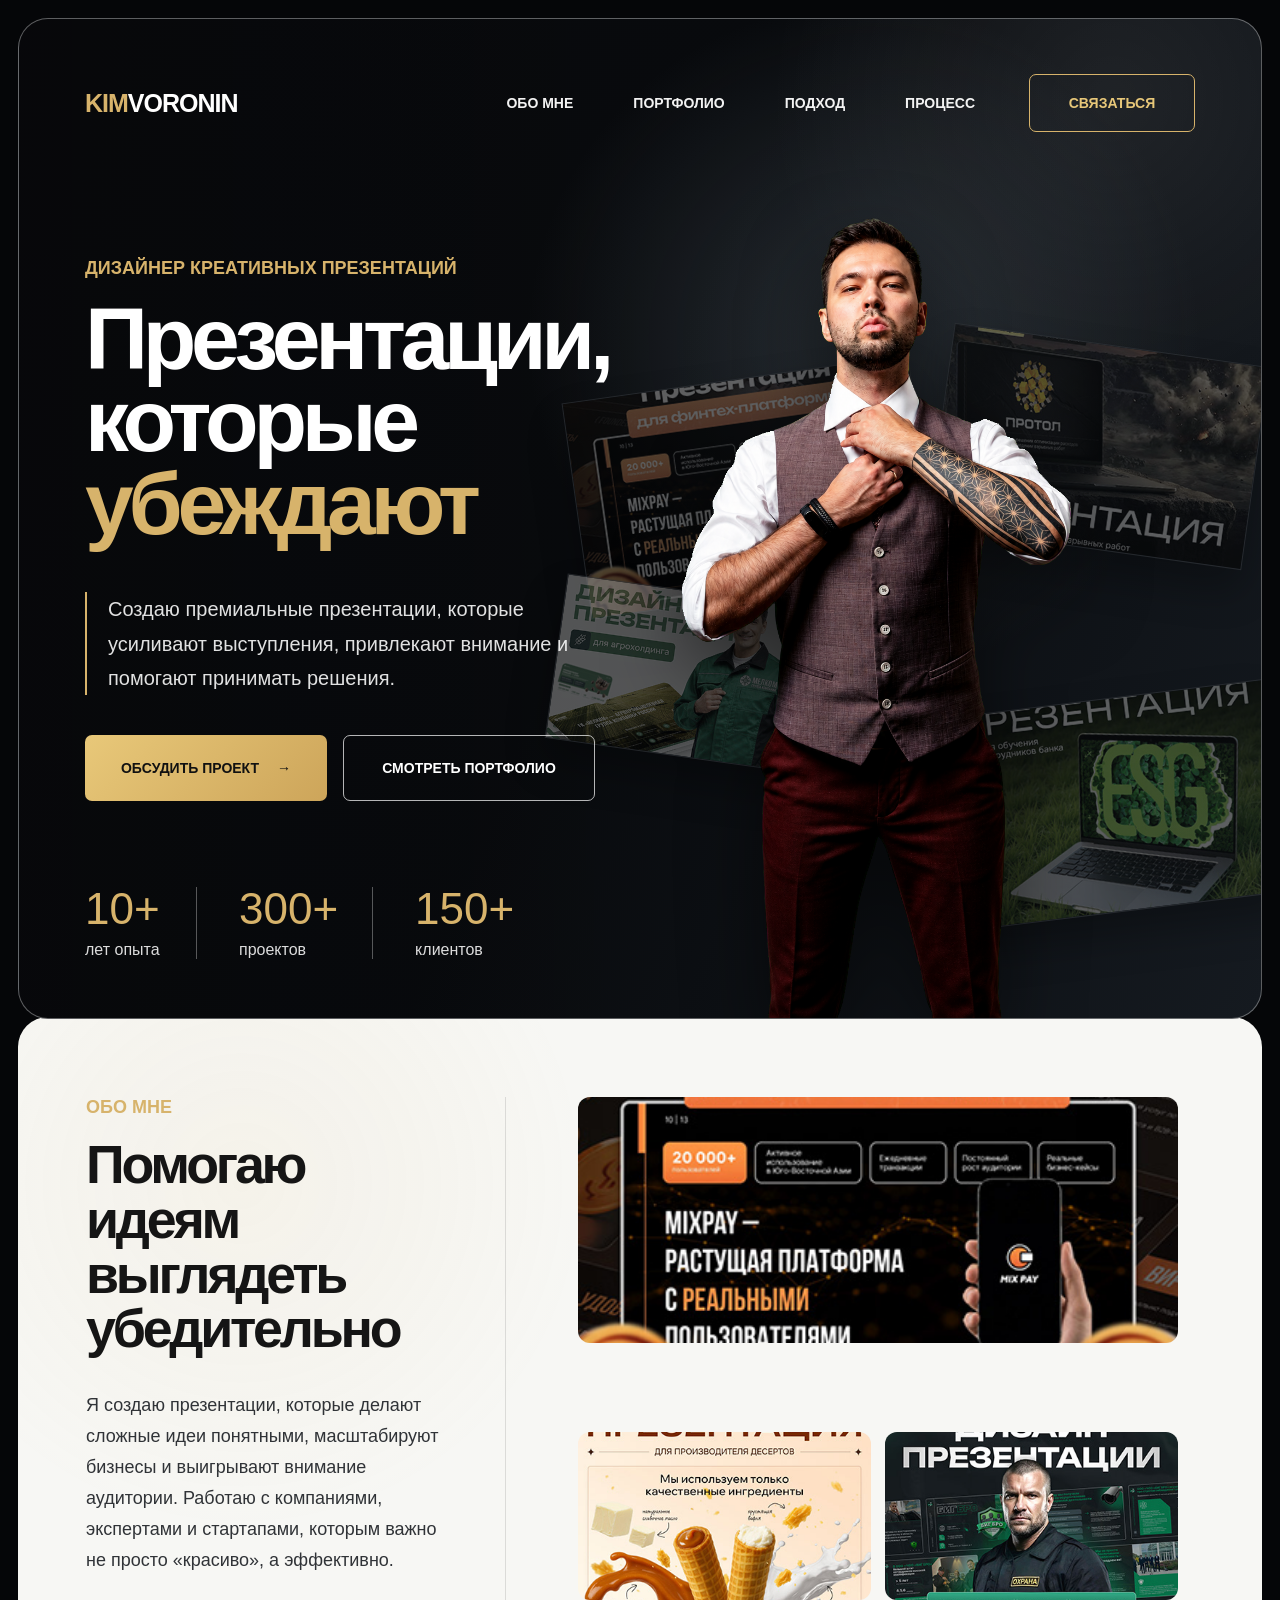
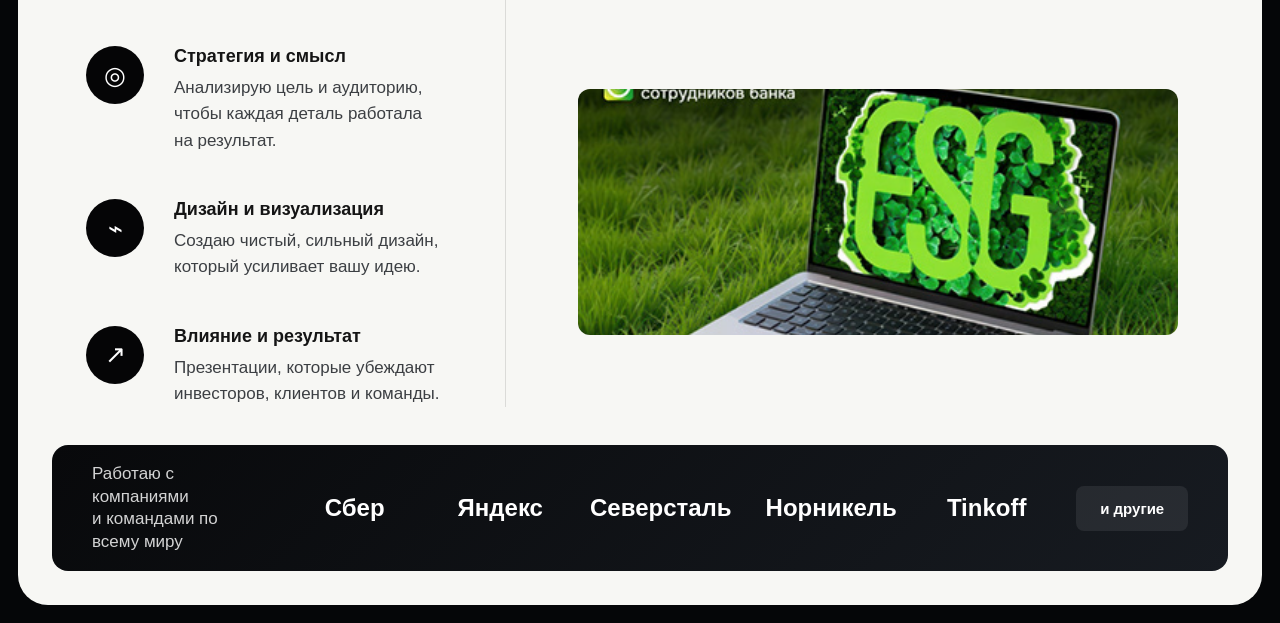
==== commit ae75b568: "Create new reference-based landing page" ====
--- a/index.html
+++ b/index.html
@@ -5,40 +5,38 @@
     <meta name="viewport" content="width=device-width, initial-scale=1" />
     <meta
       name="description"
-      content="Ким Воронин — дизайнер презентаций, которые усиливают выступления, привлекают внимание и помогают принимать решения."
+      content="Ким Воронин — дизайнер креативных презентаций, которые убеждают."
     />
-    <title>Ким Воронин — презентации, которые убеждают</title>
+    <title>Kim Voronin — презентации, которые убеждают</title>
     <link rel="stylesheet" href="styles.css" />
   </head>
   <body>
-    <main class="page-shell">
-      <section class="hero" id="top">
-        <header class="site-header" aria-label="Главная навигация">
-          <a class="brand" href="#top" aria-label="Ким Воронин">
-            <span>Kim</span>Voronin
-          </a>
-          <nav class="nav-links">
+    <main class="site-frame">
+      <section class="hero-panel" id="top">
+        <header class="topbar">
+          <a class="logo" href="#top"><span>Kim</span>Voronin</a>
+          <nav class="menu" aria-label="Навигация">
             <a href="#about">Обо мне</a>
             <a href="#portfolio">Портфолио</a>
             <a href="#approach">Подход</a>
             <a href="#process">Процесс</a>
           </nav>
-          <a class="nav-cta" href="#contact">Связаться</a>
+          <a class="outline-button" href="https://t.me/kimvoronin" target="_blank" rel="noreferrer">Связаться</a>
         </header>
 
-        <div class="hero-content">
+        <div class="hero-layout">
           <div class="hero-copy">
-            <p class="eyebrow">Дизайнер креативных презентаций</p>
+            <p class="gold-label">Дизайнер креативных презентаций</p>
             <h1>Презентации, которые <span>убеждают</span></h1>
-            <p class="hero-lead">
+            <p class="hero-text">
               Создаю премиальные презентации, которые усиливают выступления,
               привлекают внимание и помогают принимать решения.
             </p>
-            <div class="hero-actions">
-              <a class="button button-gold" href="#contact">Обсудить проект <span>→</span></a>
-              <a class="button button-ghost" href="#portfolio">Смотреть портфолио</a>
+            <div class="hero-buttons">
+              <a class="gold-button" href="https://t.me/kimvoronin" target="_blank" rel="noreferrer">Обсудить проект <span>→</span></a>
+              <a class="dark-button" href="#portfolio">Смотреть портфолио</a>
             </div>
-            <dl class="hero-stats">
+            <dl class="stats">
               <div>
                 <dt>10+</dt>
                 <dd>лет опыта</dd>
@@ -54,77 +52,77 @@
             </dl>
           </div>
 
-          <div class="hero-visual" aria-label="Ким Воронин и примеры презентационных работ">
+          <div class="hero-stage" aria-label="Ким Воронин и примеры презентаций">
             <a
-              class="floating-slide slide-one"
+              class="hero-work work-a"
+              href="https://www.behance.net/gallery/245599949/dizajn-prezentacii-dlja-investorov"
+              target="_blank"
+              rel="noreferrer"
+              aria-label="Открыть работу на Behance"
+            >
+              <img src="assets/works/investors.jpg" alt="Презентация для инвесторов" />
+            </a>
+            <a
+              class="hero-work work-b"
               href="https://www.behance.net/gallery/247403557/dizajn-prezentacii-dlja-vystuplenija-na-konferencii"
               target="_blank"
               rel="noreferrer"
-              aria-label="Открыть презентацию для конференции на Behance"
+              aria-label="Открыть работу на Behance"
             >
               <img src="assets/works/conference.jpg" alt="Презентация для конференции" />
             </a>
             <a
-              class="floating-slide slide-two"
-              href="https://www.behance.net/gallery/245599949/dizajn-prezentacii-dlja-investorov"
+              class="hero-work work-c"
+              href="https://www.behance.net/gallery/244879477/dizajn-prezentacii-ESG"
               target="_blank"
               rel="noreferrer"
-              aria-label="Открыть презентацию для инвесторов на Behance"
+              aria-label="Открыть работу на Behance"
             >
-              <img src="assets/works/investors.jpg" alt="Презентация для инвесторов" />
+              <img src="assets/works/esg.jpg" alt="ESG-презентация" />
             </a>
             <a
-              class="floating-slide slide-three"
+              class="hero-work work-d"
               href="https://www.behance.net/gallery/246393627/dizajn-prezentacii-dlja-agroholdinga"
               target="_blank"
               rel="noreferrer"
-              aria-label="Открыть презентацию для агрохолдинга на Behance"
+              aria-label="Открыть работу на Behance"
             >
               <img src="assets/works/agro.jpg" alt="Презентация для агрохолдинга" />
             </a>
-            <a
-              class="floating-slide slide-four"
-              href="https://www.behance.net/gallery/244879477/dizajn-prezentacii-ESG"
-              target="_blank"
-              rel="noreferrer"
-              aria-label="Открыть ESG-презентацию на Behance"
-            >
-              <img src="assets/works/esg.jpg" alt="ESG-презентация" />
-            </a>
-            <img class="hero-person" src="assets/kim-voronin-hero.png" alt="Ким Воронин" />
+            <img class="person" src="assets/kim-voronin-hero.png" alt="Ким Воронин" />
           </div>
         </div>
       </section>
 
-      <section class="about-card" id="about">
-        <div class="about-grid">
+      <section class="about-panel" id="about">
+        <div class="about-layout">
           <div class="about-copy">
-            <p class="section-kicker">Обо мне</p>
+            <p class="section-label">Обо мне</p>
             <h2>Помогаю идеям выглядеть убедительно</h2>
-            <p>
+            <p class="about-text">
               Я создаю презентации, которые делают сложные идеи понятными,
               масштабируют бизнесы и выигрывают внимание аудитории. Работаю
               с компаниями, экспертами и стартапами, которым важно не просто
               «красиво», а эффективно.
             </p>
 
-            <div class="benefits">
-              <div class="benefit">
-                <span class="benefit-icon">◎</span>
+            <div class="approach-list" id="approach">
+              <div class="approach-item">
+                <span>◎</span>
                 <div>
                   <h3>Стратегия и смысл</h3>
                   <p>Анализирую цель и аудиторию, чтобы каждая деталь работала на результат.</p>
                 </div>
               </div>
-              <div class="benefit">
-                <span class="benefit-icon">⌁</span>
+              <div class="approach-item">
+                <span>⌁</span>
                 <div>
                   <h3>Дизайн и визуализация</h3>
                   <p>Создаю чистый, сильный дизайн, который усиливает вашу идею.</p>
                 </div>
               </div>
-              <div class="benefit">
-                <span class="benefit-icon">↗</span>
+              <div class="approach-item" id="process">
+                <span>↗</span>
                 <div>
                   <h3>Влияние и результат</h3>
                   <p>Презентации, которые убеждают инвесторов, клиентов и команды.</p>
@@ -133,16 +131,16 @@
             </div>
           </div>
 
-          <div class="about-works" aria-label="Примеры работ">
+          <div class="portfolio-mosaic" id="portfolio">
             <a
-              class="work-feature"
+              class="mosaic-wide"
               href="https://www.behance.net/gallery/245599949/dizajn-prezentacii-dlja-investorov"
               target="_blank"
               rel="noreferrer"
             >
-              <img src="assets/works/investors.jpg" alt="Пример презентации для инвесторов" />
+              <img src="assets/works/investors.jpg" alt="Презентация для инвесторов" />
             </a>
-            <div class="work-pair">
+            <div class="mosaic-row">
               <a
                 href="https://www.behance.net/gallery/247347489/dizajn-prezentacii-dlja-konditerskogo-brenda"
                 target="_blank"
@@ -159,7 +157,7 @@
               </a>
             </div>
             <a
-              class="work-feature"
+              class="mosaic-wide"
               href="https://www.behance.net/gallery/244879477/dizajn-prezentacii-ESG"
               target="_blank"
               rel="noreferrer"
@@ -169,101 +167,14 @@
           </div>
         </div>
 
-        <div class="client-strip">
+        <div class="client-bar">
           <p>Работаю с компаниями<br />и командами по всему миру</p>
-          <span>Сбер</span>
-          <span>Яндекс</span>
-          <span>Северсталь</span>
-          <span>Норникель</span>
-          <span>Tinkoff</span>
+          <strong>Сбер</strong>
+          <strong>Яндекс</strong>
+          <strong>Северсталь</strong>
+          <strong>Норникель</strong>
+          <strong>Tinkoff</strong>
           <span>и другие</span>
-        </div>
-      </section>
-
-      <section class="section services" id="approach">
-        <div class="section-heading">
-          <p class="section-kicker">Подход</p>
-          <h2>Форматы, которые должны цеплять</h2>
-        </div>
-        <div class="service-grid">
-          <a href="https://www.behance.net/gallery/244073361/dizajn-prezentacii-dlja-ohrannoj-kompanii" target="_blank" rel="noreferrer">
-            <img src="assets/works/security.jpg" alt="Коммерческое предложение" />
-            <h3>Коммерческие предложения</h3>
-            <p>Сильная структура, ясная ценность, подача для B2B-продаж.</p>
-          </a>
-          <a href="https://www.behance.net/gallery/245599949/dizajn-prezentacii-dlja-investorov" target="_blank" rel="noreferrer">
-            <img src="assets/works/investors.jpg" alt="Pitch deck" />
-            <h3>Pitch deck</h3>
-            <p>Логика продукта, рынка и роста без лишнего шума.</p>
-          </a>
-          <a href="https://www.behance.net/gallery/244879477/dizajn-prezentacii-ESG" target="_blank" rel="noreferrer">
-            <img src="assets/works/esg.jpg" alt="Отчет для руководства" />
-            <h3>Отчеты для руководства</h3>
-            <p>Цифры, выводы и акценты в формате, удобном для решений.</p>
-          </a>
-          <a href="https://www.behance.net/gallery/250145933/dizajn-prezentacii-dlja-treninga-po-prodazham" target="_blank" rel="noreferrer">
-            <img src="assets/works/webinar.png" alt="Обучающая презентация" />
-            <h3>Обучающие презентации</h3>
-            <p>Материалы, которые помогают объяснять, а не перегружать.</p>
-          </a>
-          <a href="https://www.behance.net/gallery/247403557/dizajn-prezentacii-dlja-vystuplenija-na-konferencii" target="_blank" rel="noreferrer">
-            <img src="assets/works/conference.jpg" alt="Презентация для конференции" />
-            <h3>Конференции</h3>
-            <p>Выступление с ритмом, визуальной сценой и сильными тезисами.</p>
-          </a>
-          <a href="https://www.behance.net/gallery/243192701/dizajn-prezentacii-dlja-organizacii-dosuga-v-zhk" target="_blank" rel="noreferrer">
-            <img src="assets/works/residential.jpg" alt="Внутренние материалы" />
-            <h3>Внутренние материалы</h3>
-            <p>Документы для согласований, встреч и корпоративных процессов.</p>
-          </a>
-        </div>
-      </section>
-
-      <section class="section portfolio" id="portfolio">
-        <div class="section-heading">
-          <p class="section-kicker">Портфолио</p>
-          <h2>Реальные проекты из портфолио</h2>
-        </div>
-        <div class="portfolio-grid">
-          <a href="https://www.behance.net/gallery/247403557/dizajn-prezentacii-dlja-vystuplenija-na-konferencii" target="_blank" rel="noreferrer">
-            <img src="assets/works/conference.jpg" alt="Презентация для конференции" />
-            <span>Конференция</span>
-          </a>
-          <a href="https://www.behance.net/gallery/247347489/dizajn-prezentacii-dlja-konditerskogo-brenda" target="_blank" rel="noreferrer">
-            <img src="assets/works/pastry.jpg" alt="Презентация для кондитерского бренда" />
-            <span>Бренд-презентация</span>
-          </a>
-          <a href="https://www.behance.net/gallery/246393627/dizajn-prezentacii-dlja-agroholdinga" target="_blank" rel="noreferrer">
-            <img src="assets/works/agro.jpg" alt="Презентация для агрохолдинга" />
-            <span>Агрохолдинг</span>
-          </a>
-          <a href="https://www.behance.net/gallery/245599949/dizajn-prezentacii-dlja-investorov" target="_blank" rel="noreferrer">
-            <img src="assets/works/investors.jpg" alt="Презентация для инвесторов" />
-            <span>Инвесторы</span>
-          </a>
-        </div>
-      </section>
-
-      <section class="section process" id="process">
-        <div class="section-heading">
-          <p class="section-kicker">Процесс</p>
-          <h2>От материалов до презентации, которую можно показывать</h2>
-        </div>
-        <ol class="process-list">
-          <li>Получаю материалы и задачу</li>
-          <li>Собираю структуру и логику</li>
-          <li>Прорабатываю визуальный стиль</li>
-          <li>Довожу файл до готового результата</li>
-        </ol>
-      </section>
-
-      <section class="contact" id="contact">
-        <p class="section-kicker">Связаться</p>
-        <h2>Обсудим презентацию?</h2>
-        <div class="contact-actions">
-          <a href="https://t.me/kimvoronin" target="_blank" rel="noreferrer">Telegram</a>
-          <a href="mailto:hello@kimvoronin.ru">hello@kimvoronin.ru</a>
-          <a href="https://wa.me/79990000000" target="_blank" rel="noreferrer">WhatsApp</a>
         </div>
       </section>
     </main>
--- a/styles.css
+++ b/styles.css
@@ -1,15 +1,12 @@
 :root {
-  --ink: #08090b;
-  --ink-soft: #111419;
-  --gold: #d9b76f;
-  --gold-strong: #e8c778;
-  --paper: #f7f7f5;
-  --paper-soft: #ecebe8;
-  --muted: #c8c9ca;
-  --text: #111214;
-  --line-dark: rgba(255, 255, 255, 0.22);
-  --line-light: rgba(17, 18, 20, 0.12);
-  --max: 1500px;
+  --black: #050608;
+  --panel: #0b0e12;
+  --gold: #d7b36b;
+  --gold-light: #e7c779;
+  --white: #f7f7f4;
+  --text: #151515;
+  --muted: #5d6064;
+  --max: 1510px;
 }
 
 * {
@@ -22,10 +19,9 @@
 
 body {
   margin: 0;
-  background: #050506;
+  background: var(--black);
   color: var(--text);
   font-family: Arial, Helvetica, sans-serif;
-  line-height: 1.5;
 }
 
 a {
@@ -34,113 +30,106 @@
 }
 
 img {
+  display: block;
   max-width: 100%;
 }
 
-.page-shell {
+.site-frame {
   width: min(100%, var(--max));
   margin: 0 auto;
   padding: 18px;
 }
 
-.hero {
+.hero-panel {
   position: relative;
-  min-height: 960px;
+  min-height: 956px;
   overflow: hidden;
   border: 1px solid rgba(255, 255, 255, 0.34);
-  border-radius: 32px;
+  border-radius: 30px;
   color: white;
   background:
-    radial-gradient(circle at 68% 36%, rgba(72, 83, 92, 0.42), transparent 34%),
-    linear-gradient(110deg, rgba(8, 9, 11, 0.98) 0%, rgba(9, 12, 16, 0.96) 48%, rgba(19, 24, 29, 0.9) 100%);
-}
-
-.hero::before {
+    radial-gradient(circle at 68% 32%, rgba(80, 91, 100, 0.42), transparent 31%),
+    radial-gradient(circle at 88% 8%, rgba(255, 255, 255, 0.08), transparent 24%),
+    linear-gradient(112deg, #08090c 0%, #080a0d 48%, #151a20 100%);
+}
+
+.hero-panel::before {
   content: "";
   position: absolute;
   inset: 0;
-  background:
-    linear-gradient(90deg, rgba(0, 0, 0, 0.18), transparent 54%),
-    radial-gradient(circle at 84% 12%, rgba(255, 255, 255, 0.12), transparent 26%);
+  background: linear-gradient(90deg, rgba(0, 0, 0, 0.18), transparent 56%);
   pointer-events: none;
 }
 
-.site-header {
+.topbar {
   position: relative;
-  z-index: 8;
-  display: grid;
-  grid-template-columns: 1fr auto 170px;
+  z-index: 10;
+  display: grid;
+  grid-template-columns: 1fr auto 166px;
   align-items: center;
-  gap: 44px;
-  padding: 52px 66px 0;
-}
-
-.brand {
+  gap: 54px;
+  padding: 55px 66px 0;
+}
+
+.logo {
   font-size: 25px;
-  font-weight: 800;
+  font-weight: 900;
   letter-spacing: -0.04em;
   text-transform: uppercase;
 }
 
-.brand span {
+.logo span {
   color: var(--gold);
 }
 
-.nav-links {
+.menu {
   display: flex;
-  gap: 58px;
-  color: white;
-  font-size: 14px;
-  font-weight: 700;
-  text-transform: uppercase;
-}
-
-.nav-links a,
-.nav-cta {
-  transition: color 160ms ease-out, border-color 160ms ease-out, background 160ms ease-out;
-}
-
-.nav-links a:hover {
-  color: var(--gold-strong);
-}
-
-.nav-cta {
-  display: inline-flex;
-  min-height: 58px;
-  align-items: center;
-  justify-content: center;
-  border: 1px solid var(--gold);
-  border-radius: 7px;
-  color: var(--gold-strong);
+  gap: 60px;
   font-size: 14px;
   font-weight: 800;
   text-transform: uppercase;
 }
 
-.nav-cta:hover {
-  background: rgba(217, 183, 111, 0.13);
-}
-
-.hero-content {
+.menu a {
+  opacity: 0.95;
+}
+
+.menu a:hover {
+  color: var(--gold-light);
+}
+
+.outline-button {
+  display: inline-grid;
+  min-height: 58px;
+  place-items: center;
+  border: 1px solid var(--gold);
+  border-radius: 7px;
+  color: var(--gold-light);
+  font-size: 14px;
+  font-weight: 900;
+  text-transform: uppercase;
+}
+
+.hero-layout {
   position: relative;
-  z-index: 3;
-  display: grid;
-  grid-template-columns: minmax(420px, 0.82fr) minmax(600px, 1fr);
-  min-height: 840px;
+  z-index: 2;
+  display: grid;
+  grid-template-columns: minmax(500px, 0.88fr) minmax(650px, 1fr);
+  min-height: 842px;
   padding: 126px 66px 0;
 }
 
 .hero-copy {
   position: relative;
-  z-index: 4;
-}
-
-.eyebrow,
-.section-kicker {
-  margin: 0 0 18px;
+  z-index: 6;
+}
+
+.gold-label,
+.section-label {
+  margin: 0 0 19px;
   color: var(--gold);
   font-size: 18px;
-  font-weight: 700;
+  font-weight: 800;
   text-transform: uppercase;
 }
 
@@ -154,14 +143,14 @@
 h1,
 h2 {
   margin: 0;
-  letter-spacing: -0.055em;
-  line-height: 0.93;
+  letter-spacing: -0.06em;
 }
 
 h1 {
   max-width: 650px;
-  font-size: clamp(64px, 6.7vw, 98px);
   color: white;
+  font-size: clamp(68px, 6.85vw, 102px);
+  line-height: 0.94;
 }
 
 h1 span {
@@ -169,25 +158,24 @@
   color: var(--gold);
 }
 
-.hero-lead {
-  position: relative;
-  max-width: 520px;
-  margin: 48px 0 0;
-  padding-left: 22px;
+.hero-text {
+  max-width: 500px;
+  margin: 47px 0 0;
+  padding-left: 21px;
   border-left: 2px solid var(--gold);
   color: rgba(255, 255, 255, 0.88);
   font-size: 20px;
   line-height: 1.72;
 }
 
-.hero-actions {
+.hero-buttons {
   display: flex;
-  flex-wrap: wrap;
   gap: 16px;
   margin-top: 40px;
 }
 
-.button {
+.gold-button,
+.dark-button {
   display: inline-flex;
   min-height: 66px;
   align-items: center;
@@ -200,172 +188,168 @@
   text-transform: uppercase;
 }
 
-.button-gold {
-  color: #101010;
-  background: linear-gradient(135deg, #e6c47a, #cfaa5f);
-}
-
-.button-ghost {
-  min-width: 250px;
-  border: 1px solid rgba(255, 255, 255, 0.66);
+.gold-button {
+  min-width: 242px;
+  color: #111;
+  background: linear-gradient(135deg, #e8c879, #cda55a);
+}
+
+.dark-button {
+  min-width: 252px;
+  border: 1px solid rgba(255, 255, 255, 0.7);
   color: white;
 }
 
-.hero-stats {
+.stats {
   display: flex;
   gap: 42px;
-  margin: 84px 0 0;
+  margin: 86px 0 0;
   padding: 0;
 }
 
-.hero-stats div {
+.stats div {
   min-width: 112px;
   padding-right: 34px;
-  border-right: 1px solid rgba(255, 255, 255, 0.34);
-}
-
-.hero-stats div:last-child {
+  border-right: 1px solid rgba(255, 255, 255, 0.32);
+}
+
+.stats div:last-child {
   border-right: 0;
 }
 
-.hero-stats dt {
+.stats dt {
   color: var(--gold);
   font-size: 44px;
   line-height: 1;
 }
 
-.hero-stats dd {
+.stats dd {
   margin: 10px 0 0;
-  color: rgba(255, 255, 255, 0.88);
+  color: rgba(255, 255, 255, 0.86);
   font-size: 16px;
 }
 
-.hero-visual {
+.hero-stage {
   position: relative;
   min-height: 760px;
 }
 
-.hero-person {
+.person {
   position: absolute;
   z-index: 5;
-  right: 94px;
+  right: 80px;
   bottom: 0;
-  width: min(530px, 46vw);
+  width: min(560px, 46vw);
   filter: drop-shadow(0 34px 38px rgba(0, 0, 0, 0.52));
 }
 
-.floating-slide {
+.hero-work {
   position: absolute;
   z-index: 2;
   overflow: hidden;
-  border: 1px solid rgba(255, 255, 255, 0.16);
-  background: #101216;
-  opacity: 0.7;
-  box-shadow: 0 22px 40px rgba(0, 0, 0, 0.44);
-  transition: transform 180ms ease-out, opacity 180ms ease-out;
-}
-
-.floating-slide:hover {
-  opacity: 0.95;
-  transform: translateY(-5px) rotate(var(--rotate));
-}
-
-.floating-slide img {
-  display: block;
+  border: 1px solid rgba(255, 255, 255, 0.14);
+  background: #11151a;
+  opacity: 0.62;
+  box-shadow: 0 22px 42px rgba(0, 0, 0, 0.46);
+  transition: opacity 160ms ease-out, transform 160ms ease-out;
+}
+
+.hero-work:hover {
+  opacity: 0.94;
+  transform: translateY(-5px) rotate(var(--rotation));
+}
+
+.hero-work img {
   width: 100%;
   height: 100%;
   object-fit: cover;
-  filter: saturate(0.72) brightness(0.62);
-}
-
-.slide-one {
-  --rotate: -7deg;
-  top: 108px;
-  right: 320px;
-  width: 360px;
-  height: 225px;
-  transform: rotate(var(--rotate));
-}
-
-.slide-two {
-  --rotate: 9deg;
-  top: 80px;
-  right: -16px;
-  width: 305px;
+  filter: saturate(0.65) brightness(0.55);
+}
+
+.work-a {
+  --rotation: -8deg;
+  top: 120px;
+  right: 310px;
+  width: 350px;
+  height: 218px;
+  transform: rotate(var(--rotation));
+}
+
+.work-b {
+  --rotation: 8deg;
+  top: 86px;
+  right: -22px;
+  width: 318px;
   height: 205px;
-  transform: rotate(var(--rotate));
-}
-
-.slide-three {
-  --rotate: -8deg;
-  right: -34px;
-  bottom: 118px;
-  width: 315px;
-  height: 205px;
-  transform: rotate(var(--rotate));
-}
-
-.slide-four {
-  --rotate: 7deg;
-  right: 408px;
-  bottom: 250px;
-  width: 248px;
-  height: 170px;
-  transform: rotate(var(--rotate));
-}
-
-.about-card {
+  transform: rotate(var(--rotation));
+}
+
+.work-c {
+  --rotation: -7deg;
+  right: -42px;
+  bottom: 106px;
+  width: 324px;
+  height: 214px;
+  transform: rotate(var(--rotation));
+}
+
+.work-d {
+  --rotation: 8deg;
+  right: 430px;
+  bottom: 262px;
+  width: 250px;
+  height: 166px;
+  transform: rotate(var(--rotation));
+}
+
+.about-panel {
   margin-top: -2px;
   padding: 70px 34px 34px;
-  border-radius: 32px;
-  background:
-    radial-gradient(circle at 20% 16%, rgba(217, 183, 111, 0.08), transparent 22%),
-    var(--paper);
-}
-
-.about-grid {
-  display: grid;
-  grid-template-columns: minmax(360px, 0.92fr) minmax(520px, 1fr);
-  gap: 74px;
-  padding: 8px 34px 34px;
+  border-radius: 30px;
+  background: radial-gradient(circle at 18% 14%, rgba(215, 179, 107, 0.08), transparent 24%), var(--white);
+}
+
+.about-layout {
+  display: grid;
+  grid-template-columns: minmax(420px, 0.88fr) minmax(600px, 1fr);
+  gap: 72px;
+  padding: 10px 34px 34px;
 }
 
 .about-copy {
-  padding-right: 58px;
-  border-right: 1px solid var(--line-light);
-}
-
-.about-copy h2,
-.section-heading h2,
-.contact h2 {
+  padding-right: 60px;
+  border-right: 1px solid rgba(21, 21, 21, 0.12);
+}
+
+h2 {
   max-width: 560px;
   color: var(--text);
-  font-size: clamp(38px, 4.2vw, 56px);
-  letter-spacing: -0.052em;
-}
-
-.about-copy > p {
+  font-size: clamp(42px, 4.2vw, 58px);
+  line-height: 1.02;
+}
+
+.about-text {
   max-width: 540px;
   margin: 34px 0 0;
-  color: #33363a;
+  color: #303337;
   font-size: 18px;
-  line-height: 1.75;
-}
-
-.benefits {
-  display: grid;
-  gap: 44px;
+  line-height: 1.72;
+}
+
+.approach-list {
+  display: grid;
+  gap: 45px;
   margin-top: 70px;
 }
 
-.benefit {
+.approach-item {
   display: grid;
   grid-template-columns: 66px 1fr;
   gap: 22px;
   align-items: start;
 }
 
-.benefit-icon {
+.approach-item > span {
   display: grid;
   width: 58px;
   height: 58px;
@@ -373,68 +357,59 @@
   border-radius: 50%;
   color: white;
   background: #050506;
-  font-size: 26px;
-}
-
-.benefit h3 {
+  font-size: 25px;
+}
+
+.approach-item h3 {
   margin: 0 0 8px;
   font-size: 18px;
 }
 
-.benefit p {
+.approach-item p {
+  max-width: 430px;
   margin: 0;
-  max-width: 420px;
-  color: #3e4145;
+  color: #3c3f43;
   font-size: 17px;
   line-height: 1.55;
 }
 
-.about-works {
+.portfolio-mosaic {
   display: grid;
   gap: 16px;
 }
 
-.work-feature,
-.work-pair a,
-.service-grid a,
-.portfolio-grid a {
+.portfolio-mosaic a {
   overflow: hidden;
-  transition: transform 180ms ease-out, box-shadow 180ms ease-out;
-}
-
-.work-feature:hover,
-.work-pair a:hover,
-.service-grid a:hover,
-.portfolio-grid a:hover {
+  border-radius: 12px;
+  background: #111;
+  transition: transform 160ms ease-out;
+}
+
+.portfolio-mosaic a:hover {
   transform: translateY(-4px);
 }
 
-.about-works img,
-.service-grid img,
-.portfolio-grid img {
-  display: block;
+.portfolio-mosaic img {
   width: 100%;
   height: 100%;
   object-fit: cover;
 }
 
-.work-feature {
+.mosaic-wide {
   height: 246px;
-  border-radius: 12px;
-}
-
-.work-pair {
+}
+
+.mosaic-row {
   display: grid;
   grid-template-columns: 1fr 1fr;
   gap: 14px;
 }
 
-.work-pair a {
+.mosaic-row a {
   height: 168px;
-  border-radius: 12px;
-}
-
-.client-strip {
+}
+
+.client-bar {
   display: grid;
   grid-template-columns: 1.55fr repeat(6, 1fr);
   align-items: center;
@@ -447,173 +422,70 @@
   background: linear-gradient(135deg, #08090b, #171b21);
 }
 
-.client-strip p {
+.client-bar p {
   margin: 0;
   color: rgba(255, 255, 255, 0.82);
   font-size: 17px;
   line-height: 1.35;
 }
 
-.client-strip span {
+.client-bar strong {
   font-size: 24px;
-  font-weight: 800;
   text-align: center;
 }
 
-.client-strip span:last-child {
+.client-bar span {
   padding: 14px 16px;
   border-radius: 8px;
   background: rgba(255, 255, 255, 0.08);
   font-size: 15px;
-}
-
-.section {
-  padding: 92px 46px;
-  background: var(--paper);
-}
-
-.section-heading {
-  margin-bottom: 42px;
-}
-
-.service-grid,
-.portfolio-grid {
-  display: grid;
-  grid-template-columns: repeat(3, 1fr);
-  gap: 18px;
-}
-
-.service-grid a,
-.portfolio-grid a {
-  min-height: 360px;
-  border-radius: 14px;
-  color: white;
-  background: #0b0d10;
-}
-
-.service-grid img,
-.portfolio-grid img {
-  height: 218px;
-  filter: brightness(0.82);
-}
-
-.service-grid h3,
-.portfolio-grid span {
-  display: block;
-  margin: 22px 22px 8px;
-  font-size: 22px;
-  line-height: 1.12;
-}
-
-.service-grid p {
-  margin: 0 22px 24px;
-  color: rgba(255, 255, 255, 0.76);
-  font-size: 16px;
-}
-
-.portfolio-grid {
-  grid-template-columns: repeat(4, 1fr);
-}
-
-.portfolio-grid a {
-  min-height: 280px;
-}
-
-.portfolio-grid img {
-  height: 218px;
-}
-
-.process-list {
-  display: grid;
-  grid-template-columns: repeat(4, 1fr);
-  gap: 1px;
-  margin: 0;
-  padding: 0;
-  list-style: none;
-  background: var(--text);
-}
-
-.process-list li {
-  min-height: 170px;
-  padding: 26px;
-  background: var(--paper);
-  font-size: 22px;
   font-weight: 800;
-  line-height: 1.15;
-}
-
-.contact {
-  padding: 88px 46px 108px;
-  border-radius: 0 0 32px 32px;
-  color: white;
-  background: #07080a;
-}
-
-.contact h2 {
-  color: white;
-}
-
-.contact-actions {
-  display: flex;
-  flex-wrap: wrap;
-  gap: 16px;
-  margin-top: 36px;
-}
-
-.contact-actions a {
-  padding: 17px 22px;
-  border: 1px solid var(--gold);
-  border-radius: 8px;
-  color: var(--gold-strong);
-  font-weight: 800;
-}
-
-@media (max-width: 1100px) {
-  .site-header,
-  .hero-content,
-  .about-grid,
-  .client-strip {
+  text-align: center;
+}
+
+@media (max-width: 1180px) {
+  .topbar,
+  .hero-layout,
+  .about-layout,
+  .client-bar {
     grid-template-columns: 1fr;
   }
 
-  .site-header {
+  .topbar {
     gap: 24px;
     padding: 34px 28px 0;
   }
 
-  .nav-links {
+  .menu {
     flex-wrap: wrap;
     gap: 18px;
   }
 
-  .nav-cta {
+  .outline-button {
     width: max-content;
-    min-width: 156px;
-  }
-
-  .hero {
+    min-width: 150px;
+  }
+
+  .hero-panel {
     min-height: auto;
   }
 
-  .hero-content {
-    padding: 78px 28px 0;
-  }
-
-  .hero-visual {
-    min-height: 640px;
-  }
-
-  .hero-person {
+  .hero-layout {
+    padding: 76px 28px 0;
+  }
+
+  .hero-stage {
+    min-height: 650px;
+  }
+
+  .person {
     right: 50%;
-    width: min(500px, 76vw);
+    width: min(520px, 76vw);
     transform: translateX(50%);
   }
 
-  .slide-one,
-  .slide-two,
-  .slide-three,
-  .slide-four {
-    opacity: 0.48;
+  .hero-work {
+    opacity: 0.45;
   }
 
   .about-copy {
@@ -621,25 +493,19 @@
     border-right: 0;
   }
 
-  .client-strip {
+  .client-bar {
     justify-items: start;
     padding: 30px;
   }
-
-  .service-grid,
-  .portfolio-grid,
-  .process-list {
-    grid-template-columns: 1fr 1fr;
-  }
-}
-
-@media (max-width: 700px) {
-  .page-shell {
+}
+
+@media (max-width: 720px) {
+  .site-frame {
     padding: 8px;
   }
 
-  .hero,
-  .about-card {
+  .hero-panel,
+  .about-panel {
     border-radius: 22px;
   }
 
@@ -647,51 +513,39 @@
     font-size: 54px;
   }
 
-  .hero-lead {
+  .hero-text {
     font-size: 17px;
   }
 
-  .hero-stats {
+  .hero-buttons,
+  .stats {
+    flex-direction: column;
+  }
+
+  .stats {
     gap: 18px;
     margin-top: 52px;
   }
 
-  .hero-stats div {
-    min-width: 0;
-    padding-right: 18px;
-  }
-
-  .hero-stats dt {
-    font-size: 32px;
-  }
-
-  .hero-visual {
+  .stats div {
+    border-right: 0;
+    padding-right: 0;
+  }
+
+  .hero-stage {
     min-height: 520px;
   }
 
-  .floating-slide {
+  .hero-work {
     display: none;
   }
 
-  .about-grid,
-  .section,
-  .contact {
+  .about-panel,
+  .about-layout {
     padding-inline: 18px;
   }
 
-  .work-pair,
-  .service-grid,
-  .portfolio-grid,
-  .process-list {
+  .mosaic-row {
     grid-template-columns: 1fr;
   }
 }
-
-@media (prefers-reduced-motion: reduce) {
-  *,
-  *::before,
-  *::after {
-    scroll-behavior: auto !important;
-    transition: none !important;
-  }
-}
